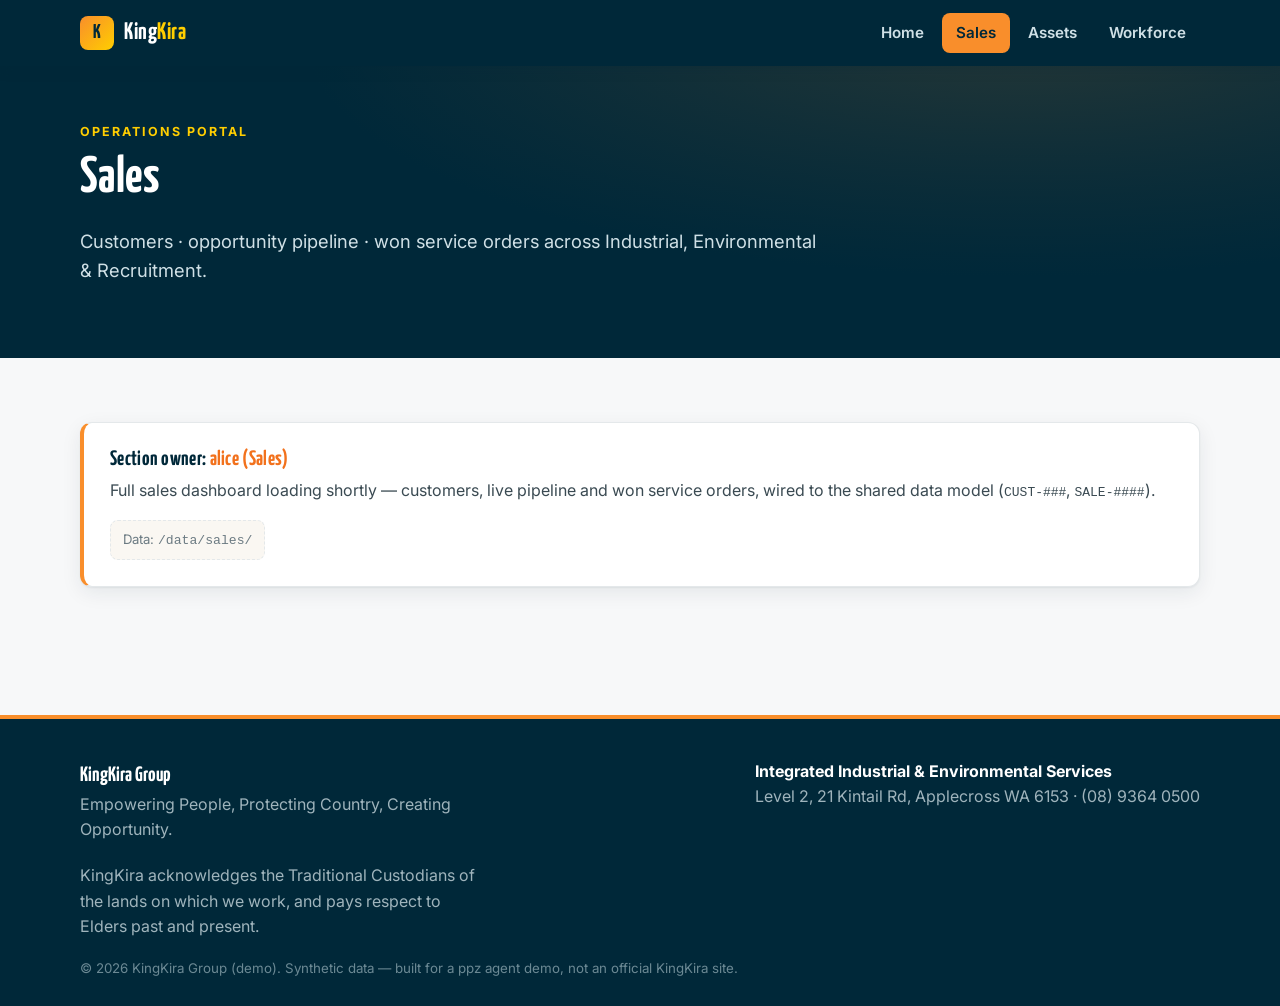
==== docs/sales/index.html @ 4b0ce958 "Add shared site shell: brand kit, header/footer include, landing + section stubs - docs/assets/css/b" ====
<!DOCTYPE html>
<html lang="en" data-year="2026">
<head>
  <meta charset="utf-8">
  <meta name="viewport" content="width=device-width, initial-scale=1">
  <title>Sales — KingKira Group</title>
  <meta name="description" content="KingKira Group sales: customers, pipeline &amp; service orders (demo).">
  <link rel="stylesheet" href="../assets/css/brand.css">
</head>
<body>
  <div id="site-header"></div>

  <section class="kk-hero" style="padding:56px 0">
    <div class="kk-container">
      <div class="kk-eyebrow" style="color:var(--kk-gold)">Operations portal</div>
      <h1>Sales</h1>
      <p class="kk-lead">Customers &middot; opportunity pipeline &middot; won service orders across Industrial, Environmental &amp; Recruitment.</p>
    </div>
  </section>

  <section class="kk-section">
    <div class="kk-container">
      <div class="kk-card" style="border-left:4px solid var(--kk-orange)">
        <h3 class="kk-mt0">Section owner: <span style="color:var(--kk-orange-deep)">alice (Sales)</span></h3>
        <p>Full sales dashboard loading shortly — customers, live pipeline and won service orders,
           wired to the shared data model (<code>CUST-###</code>, <code>SALE-####</code>).</p>
        <p class="kk-mb0"><span class="kk-demo-note">Data: <code>/data/sales/</code></span></p>
      </div>
    </div>
  </section>

  <div id="site-footer"></div>
  <script src="../assets/js/include.js" data-active="sales"></script>
</body>
</html>
---- docs/assets/css/brand.css ----
/* ============================================================
   KingKira Group — Shared Brand Kit
   Owner: alice (Sales). Shared across Sales / Assets / Workforce.
   Palette + type pulled from kingkira.com.au (see /docs/README.md).
   DEMO SITE — synthetic data. Not an official KingKira asset.
   ============================================================ */

:root {
  /* Brand palette (from live site) */
  --kk-orange:      #f98e2b;
  --kk-orange-deep: #f2711c;
  --kk-gold:        #ffce00;
  --kk-navy:        #002839;   /* primary dark */
  --kk-slate:       #334c51;
  --kk-green:       #65bc7b;   /* positive / success */
  --kk-red:         #d64545;   /* risk / lost */
  --kk-amber:       #e6a817;   /* watch */

  /* Neutrals */
  --kk-ink:    #14232b;
  --kk-body:   #3a4a52;
  --kk-muted:  #6b7a82;
  --kk-line:   #e4e8ea;
  --kk-bg:     #f7f8f9;
  --kk-panel:  #ffffff;
  --kk-cream:  #faf7f2;

  /* Type */
  --kk-display: 'Yanone Kaffeesatz', 'Oswald', 'Arial Narrow', sans-serif;
  --kk-sans: 'Inter', -apple-system, BlinkMacSystemFont, 'Segoe UI', Roboto, Helvetica, Arial, sans-serif;

  /* Structure */
  --kk-radius: 12px;
  --kk-radius-sm: 8px;
  --kk-shadow: 0 1px 2px rgba(0,40,57,.06), 0 6px 20px rgba(0,40,57,.08);
  --kk-shadow-sm: 0 1px 3px rgba(0,40,57,.10);
  --kk-maxw: 1160px;
  --kk-gap: 24px;
}

/* ---------- Base ---------- */
* { box-sizing: border-box; }
html { scroll-behavior: smooth; }
body {
  margin: 0;
  font-family: var(--kk-sans);
  color: var(--kk-body);
  background: var(--kk-bg);
  line-height: 1.6;
  -webkit-font-smoothing: antialiased;
}
h1, h2, h3, h4 {
  font-family: var(--kk-display);
  color: var(--kk-navy);
  line-height: 1.1;
  margin: 0 0 .4em;
  font-weight: 700;
  letter-spacing: .3px;
}
h1 { font-size: clamp(2.2rem, 4vw, 3.4rem); }
h2 { font-size: clamp(1.6rem, 3vw, 2.3rem); }
h3 { font-size: 1.3rem; }
p { margin: 0 0 1rem; }
a { color: var(--kk-orange-deep); text-decoration: none; }
a:hover { text-decoration: underline; }
img { max-width: 100%; display: block; }

/* ---------- Layout ---------- */
.kk-container { max-width: var(--kk-maxw); margin: 0 auto; padding: 0 20px; }
.kk-section { padding: 64px 0; }
.kk-section--tint { background: var(--kk-cream); }
.kk-section--dark { background: var(--kk-navy); color: #cfe0e6; }
.kk-section--dark h1, .kk-section--dark h2, .kk-section--dark h3 { color: #fff; }
.kk-grid { display: grid; gap: var(--kk-gap); }
.kk-grid--3 { grid-template-columns: repeat(3, 1fr); }
.kk-grid--4 { grid-template-columns: repeat(4, 1fr); }
.kk-grid--2 { grid-template-columns: repeat(2, 1fr); }
@media (max-width: 860px) {
  .kk-grid--3, .kk-grid--4, .kk-grid--2 { grid-template-columns: 1fr; }
}
.kk-eyebrow {
  font-family: var(--kk-sans);
  text-transform: uppercase;
  letter-spacing: 2px;
  font-size: .78rem;
  font-weight: 700;
  color: var(--kk-orange-deep);
  margin-bottom: 8px;
}
.kk-lead { font-size: 1.15rem; color: var(--kk-slate); max-width: 62ch; }

/* ---------- Header / Nav (injected by include.js) ---------- */
.kk-header {
  background: var(--kk-navy);
  color: #fff;
  position: sticky; top: 0; z-index: 50;
  box-shadow: 0 2px 12px rgba(0,40,57,.25);
}
.kk-header__inner {
  max-width: var(--kk-maxw); margin: 0 auto; padding: 0 20px;
  display: flex; align-items: center; justify-content: space-between;
  min-height: 66px; gap: 16px;
}
.kk-brand { display: flex; align-items: center; gap: 10px; }
.kk-brand__mark {
  width: 34px; height: 34px; border-radius: 8px;
  background: linear-gradient(135deg, var(--kk-orange), var(--kk-gold));
  display: grid; place-items: center;
  font-family: var(--kk-display); font-weight: 700; color: var(--kk-navy);
  font-size: 1.25rem;
}
.kk-brand__name {
  font-family: var(--kk-display); font-size: 1.5rem; font-weight: 700;
  color: #fff; letter-spacing: .5px; line-height: 1;
}
.kk-brand__name span { color: var(--kk-gold); }
.kk-nav { display: flex; gap: 4px; flex-wrap: wrap; }
.kk-nav a {
  color: #cfe0e6; padding: 8px 14px; border-radius: 8px;
  font-weight: 600; font-size: .95rem; text-decoration: none;
  transition: background .15s, color .15s;
}
.kk-nav a:hover { background: rgba(255,255,255,.08); color: #fff; text-decoration: none; }
.kk-nav a.is-active { background: var(--kk-orange); color: var(--kk-navy); }

/* ---------- Footer (injected by include.js) ---------- */
.kk-footer {
  background: var(--kk-navy); color: #9fb4bc;
  padding: 40px 0 28px; margin-top: 64px;
  border-top: 4px solid var(--kk-orange);
}
.kk-footer a { color: #cfe0e6; }
.kk-footer__inner {
  max-width: var(--kk-maxw); margin: 0 auto; padding: 0 20px;
  display: flex; flex-wrap: wrap; gap: 20px; justify-content: space-between;
}
.kk-footer__tag { max-width: 40ch; }
.kk-footer small { color: #6b8994; }

/* ---------- Hero ---------- */
.kk-hero {
  background:
    linear-gradient(180deg, rgba(0,40,57,.86), rgba(0,40,57,.92)),
    radial-gradient(1200px 400px at 80% -10%, var(--kk-orange), transparent 60%),
    var(--kk-navy);
  color: #eaf2f5; padding: 84px 0;
}
.kk-hero h1 { color: #fff; }
.kk-hero .kk-lead { color: #cfe0e6; }
.kk-hero__tag {
  display: inline-block; font-family: var(--kk-display);
  font-size: 1.35rem; color: var(--kk-gold); margin-top: 8px; letter-spacing:.5px;
}

/* ---------- Buttons ---------- */
.kk-btn {
  display: inline-block; padding: 11px 22px; border-radius: 999px;
  font-weight: 700; font-size: .95rem; cursor: pointer; border: 2px solid transparent;
  transition: transform .12s, box-shadow .12s, background .15s;
  text-decoration: none;
}
.kk-btn:hover { text-decoration: none; transform: translateY(-1px); }
.kk-btn--primary { background: var(--kk-orange); color: var(--kk-navy); }
.kk-btn--primary:hover { background: var(--kk-gold); }
.kk-btn--ghost { background: transparent; color: #fff; border-color: rgba(255,255,255,.4); }
.kk-btn--ghost:hover { border-color: #fff; background: rgba(255,255,255,.08); }
.kk-btn--dark { background: var(--kk-navy); color:#fff; }

/* ---------- Cards ---------- */
.kk-card {
  background: var(--kk-panel); border: 1px solid var(--kk-line);
  border-radius: var(--kk-radius); padding: 26px; box-shadow: var(--kk-shadow);
  transition: transform .15s, box-shadow .15s;
}
.kk-card--link:hover { transform: translateY(-3px); box-shadow: 0 10px 30px rgba(0,40,57,.14); }
.kk-card__icon {
  width: 46px; height: 46px; border-radius: 10px; margin-bottom: 14px;
  display: grid; place-items: center; font-size: 1.4rem;
  background: var(--kk-cream); border: 1px solid var(--kk-line);
}
.kk-card h3 { margin-bottom: .3em; }
.kk-card__meta { color: var(--kk-muted); font-size: .9rem; }

/* ---------- Stat tiles ---------- */
.kk-stat {
  background: var(--kk-panel); border: 1px solid var(--kk-line);
  border-radius: var(--kk-radius); padding: 20px 22px; box-shadow: var(--kk-shadow-sm);
}
.kk-stat__label { font-size: .8rem; text-transform: uppercase; letter-spacing: 1px; color: var(--kk-muted); font-weight: 700; }
.kk-stat__value { font-family: var(--kk-display); font-size: 2.2rem; color: var(--kk-navy); line-height: 1.1; margin-top: 4px; }
.kk-stat__delta { font-size: .85rem; font-weight: 600; }
.kk-stat__delta.up { color: var(--kk-green); }
.kk-stat__delta.down { color: var(--kk-red); }
.kk-stat--accent { border-top: 3px solid var(--kk-orange); }

/* ---------- Badges / tags ---------- */
.kk-badge {
  display: inline-block; padding: 3px 10px; border-radius: 999px;
  font-size: .74rem; font-weight: 700; letter-spacing: .3px;
  background: var(--kk-cream); color: var(--kk-slate); border: 1px solid var(--kk-line);
}
.kk-badge--green { background: rgba(101,188,123,.15); color: #2f7d47; border-color: rgba(101,188,123,.4); }
.kk-badge--amber { background: rgba(230,168,23,.15); color: #9a6b00; border-color: rgba(230,168,23,.4); }
.kk-badge--red   { background: rgba(214,69,69,.12); color: #a52a2a; border-color: rgba(214,69,69,.35); }
.kk-badge--navy  { background: var(--kk-navy); color: #fff; border-color: var(--kk-navy); }
.kk-badge--orange{ background: var(--kk-orange); color: var(--kk-navy); border-color: var(--kk-orange); }

/* ---------- Tables ---------- */
.kk-table-wrap { overflow-x: auto; border-radius: var(--kk-radius); border: 1px solid var(--kk-line); background: var(--kk-panel); }
.kk-table { width: 100%; border-collapse: collapse; font-size: .93rem; min-width: 560px; }
.kk-table th {
  text-align: left; background: var(--kk-cream); color: var(--kk-slate);
  font-weight: 700; padding: 12px 14px; border-bottom: 2px solid var(--kk-line);
  text-transform: uppercase; letter-spacing: .5px; font-size: .76rem;
}
.kk-table td { padding: 12px 14px; border-bottom: 1px solid var(--kk-line); }
.kk-table tr:last-child td { border-bottom: none; }
.kk-table tbody tr:hover { background: #fbfcfc; }
.kk-num { font-variant-numeric: tabular-nums; text-align: right; }

/* ---------- RISE values chips ---------- */
.kk-rise { display: flex; gap: 12px; flex-wrap: wrap; }
.kk-rise__item {
  flex: 1 1 180px; background: var(--kk-panel); border: 1px solid var(--kk-line);
  border-left: 4px solid var(--kk-orange); border-radius: var(--kk-radius-sm);
  padding: 16px 18px;
}
.kk-rise__item h4 { color: var(--kk-orange-deep); margin: 0 0 4px; font-size: 1.15rem; }

/* ---------- Utilities ---------- */
.kk-mt0{margin-top:0}.kk-mb0{margin-bottom:0}
.kk-center{text-align:center}
.kk-flex{display:flex;gap:12px;align-items:center;flex-wrap:wrap}
.kk-between{justify-content:space-between}
.kk-muted{color:var(--kk-muted)}
.kk-pill-row{display:flex;gap:8px;flex-wrap:wrap}
.kk-divider{height:1px;background:var(--kk-line);margin:28px 0}
.kk-demo-note{
  font-size:.82rem;color:var(--kk-muted);background:var(--kk-cream);
  border:1px dashed var(--kk-line);border-radius:8px;padding:8px 12px;display:inline-block;
}
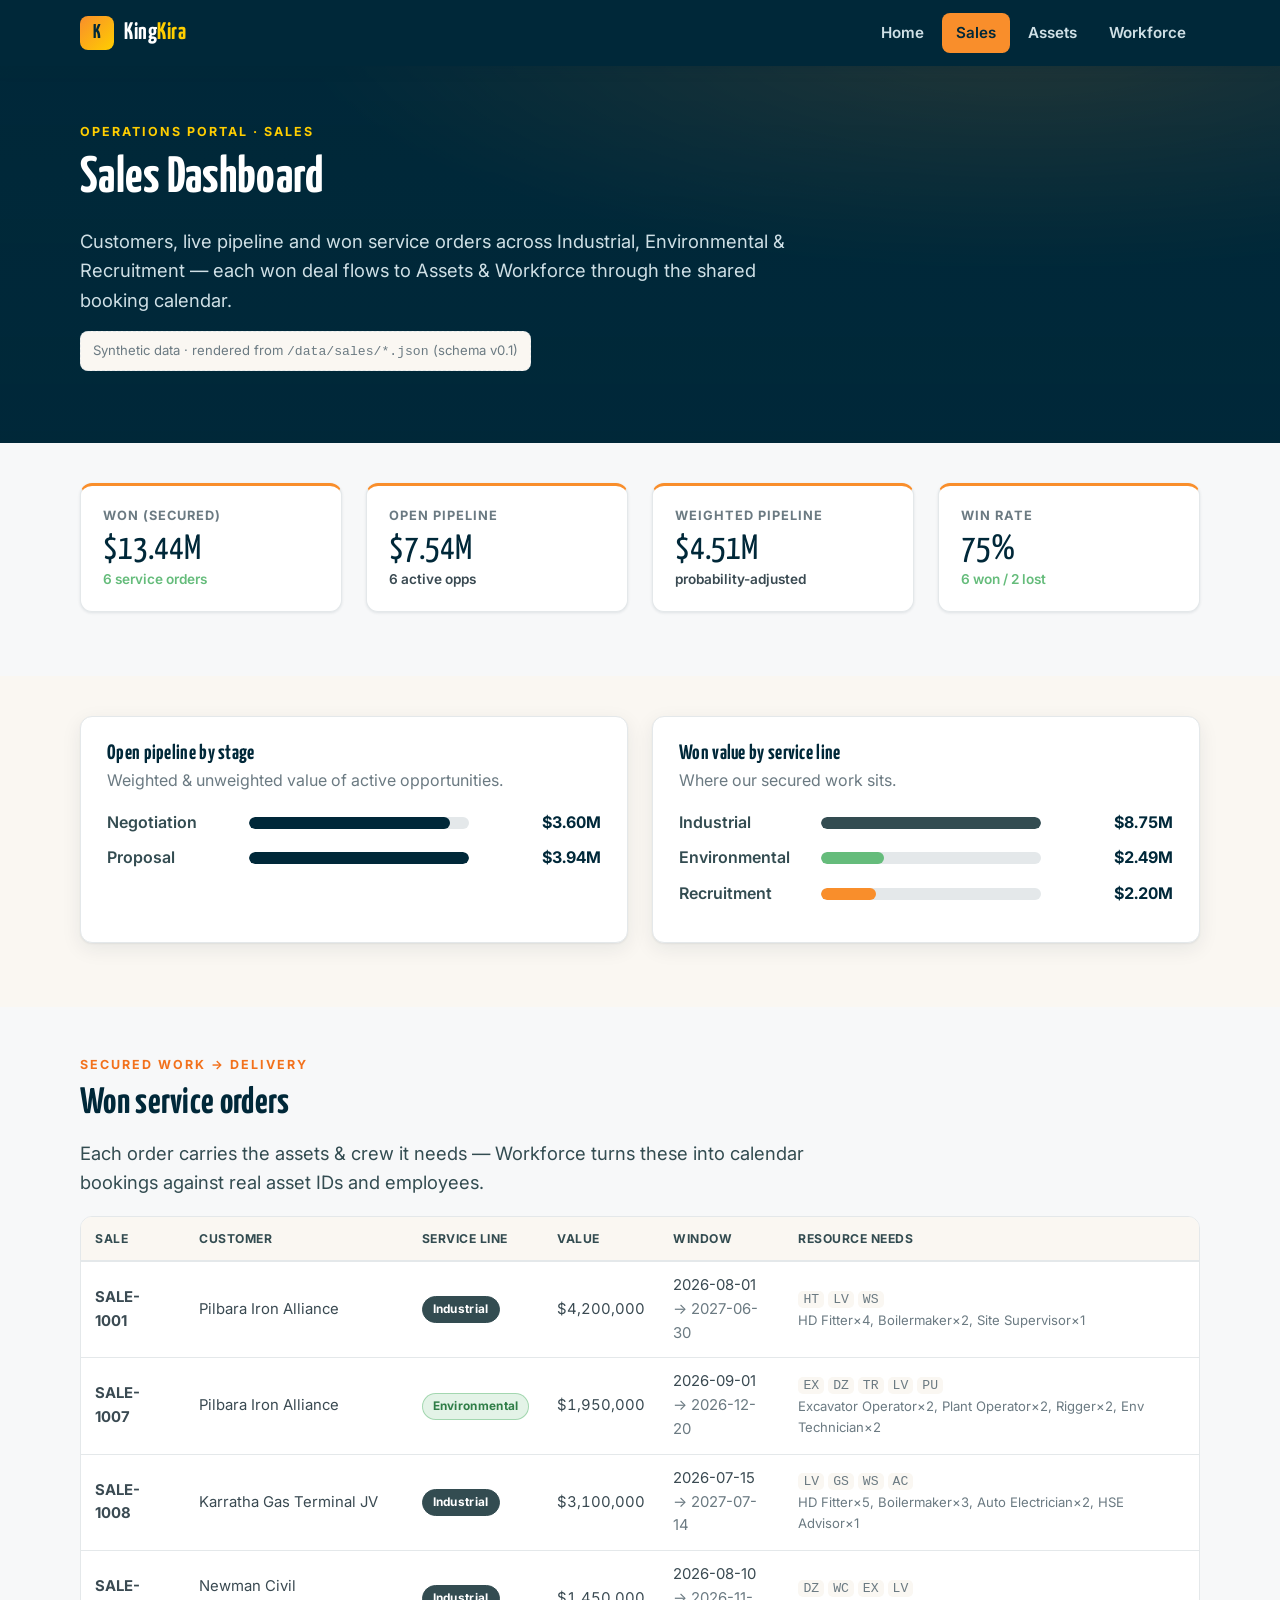
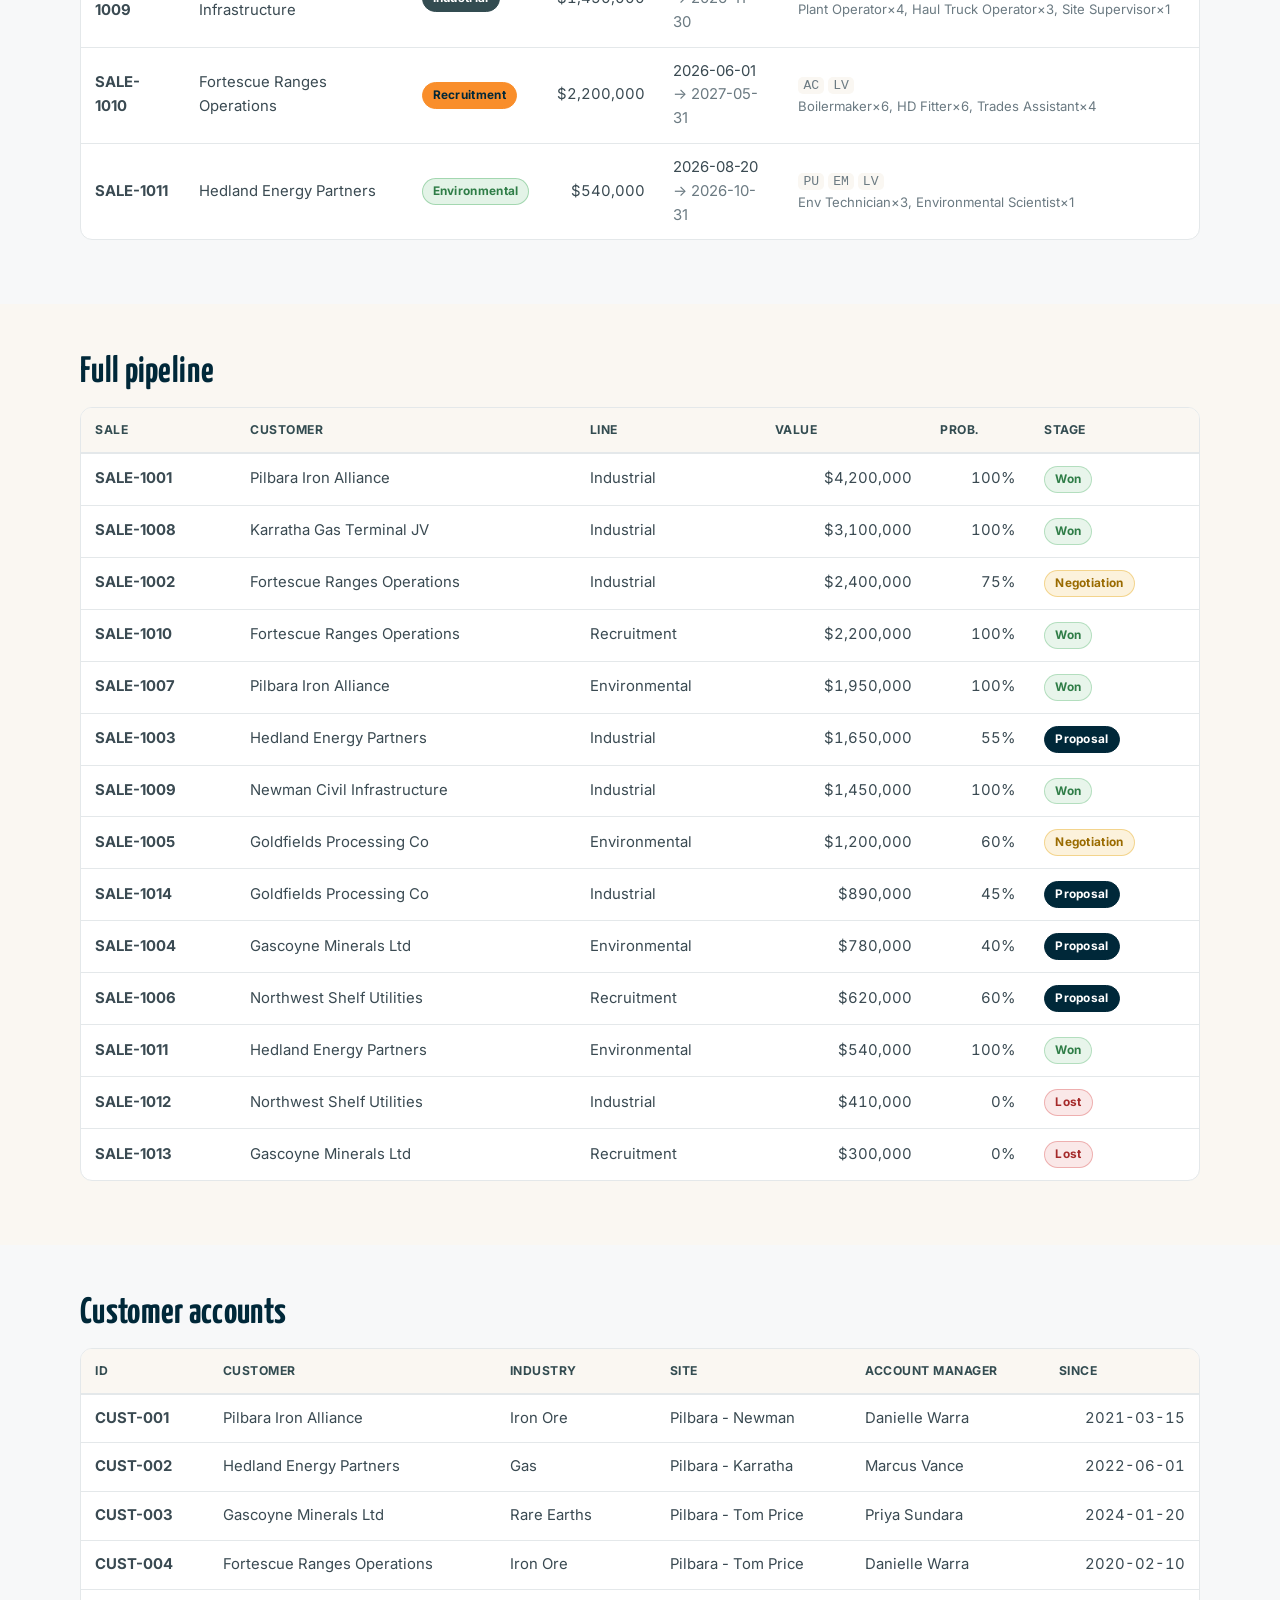
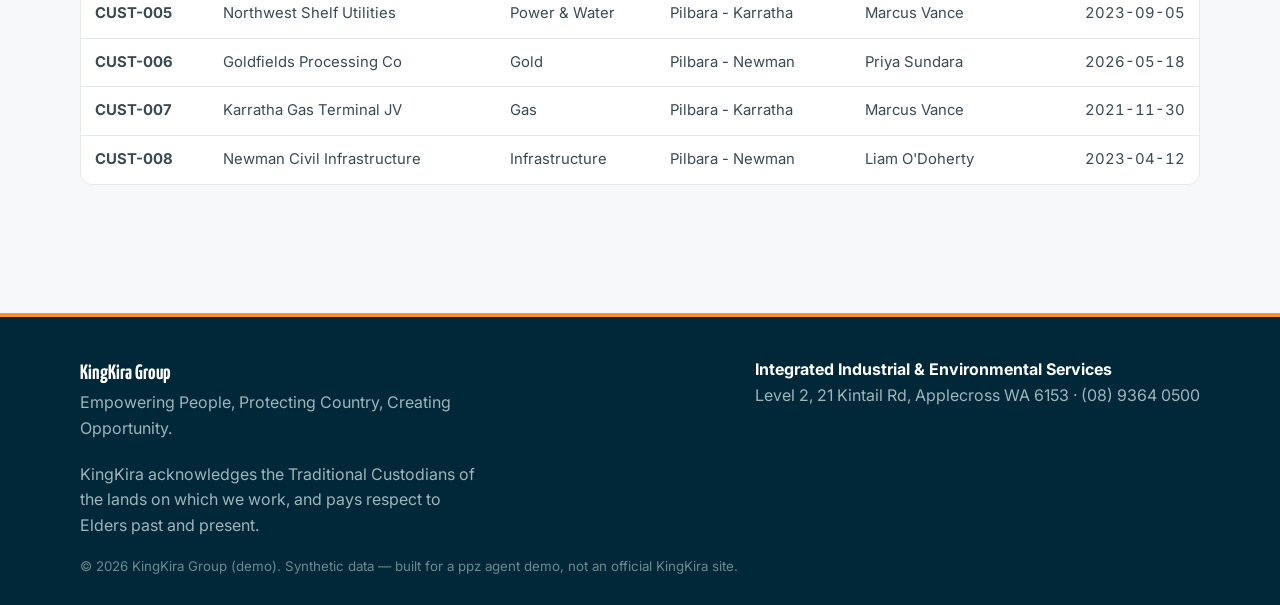
==== commit f3e602a6: "Sales dashboard + relocate sales data to /docs/data/sales (Option A) - docs/sales/index.html: full s" ====
--- a/docs/sales/index.html
+++ b/docs/sales/index.html
@@ -4,32 +4,243 @@
   <meta charset="utf-8">
   <meta name="viewport" content="width=device-width, initial-scale=1">
   <title>Sales — KingKira Group</title>
-  <meta name="description" content="KingKira Group sales: customers, pipeline &amp; service orders (demo).">
+  <meta name="description" content="KingKira Group sales dashboard (demo): customers, pipeline &amp; won service orders.">
   <link rel="stylesheet" href="../assets/css/brand.css">
+  <style>
+    /* page-local helpers built on the shared kit */
+    .bar { height: 12px; border-radius: 6px; background: var(--kk-navy); }
+    .barrow { display:grid; grid-template-columns: 130px 1fr 120px; gap:12px; align-items:center; margin:10px 0; }
+    .barrow .lbl { font-weight:600; color:var(--kk-slate); }
+    .barrow .val { text-align:right; font-variant-numeric:tabular-nums; font-weight:700; color:var(--kk-navy); }
+    .track { background:var(--kk-line); border-radius:6px; overflow:hidden; }
+    .sl-Industrial{ background:var(--kk-slate); }
+    .sl-Environmental{ background:var(--kk-green); }
+    .sl-Recruitment{ background:var(--kk-orange); }
+    .needs { font-size:.82rem; color:var(--kk-muted); }
+    .needs code{ background:var(--kk-cream); padding:1px 5px; border-radius:5px; }
+  </style>
 </head>
 <body>
   <div id="site-header"></div>
 
   <section class="kk-hero" style="padding:56px 0">
     <div class="kk-container">
-      <div class="kk-eyebrow" style="color:var(--kk-gold)">Operations portal</div>
-      <h1>Sales</h1>
-      <p class="kk-lead">Customers &middot; opportunity pipeline &middot; won service orders across Industrial, Environmental &amp; Recruitment.</p>
-    </div>
-  </section>
-
-  <section class="kk-section">
-    <div class="kk-container">
-      <div class="kk-card" style="border-left:4px solid var(--kk-orange)">
-        <h3 class="kk-mt0">Section owner: <span style="color:var(--kk-orange-deep)">alice (Sales)</span></h3>
-        <p>Full sales dashboard loading shortly — customers, live pipeline and won service orders,
-           wired to the shared data model (<code>CUST-###</code>, <code>SALE-####</code>).</p>
-        <p class="kk-mb0"><span class="kk-demo-note">Data: <code>/data/sales/</code></span></p>
+      <div class="kk-eyebrow" style="color:var(--kk-gold)">Operations portal &middot; Sales</div>
+      <h1>Sales Dashboard</h1>
+      <p class="kk-lead">Customers, live pipeline and won service orders across Industrial, Environmental &amp; Recruitment &mdash; each won deal flows to Assets &amp; Workforce through the shared booking calendar.</p>
+      <p style="margin-top:14px"><span class="kk-demo-note">Synthetic data &middot; rendered from <code>/data/sales/*.json</code> (schema v0.1)</span></p>
+    </div>
+  </section>
+
+  <!-- KPIs -->
+  <section class="kk-section" style="padding-top:40px">
+    <div class="kk-container">
+      <div class="kk-grid kk-grid--4" id="kpis"></div>
+    </div>
+  </section>
+
+  <!-- Pipeline by stage + service line mix -->
+  <section class="kk-section kk-section--tint" style="padding-top:40px">
+    <div class="kk-container">
+      <div class="kk-grid kk-grid--2">
+        <div class="kk-card">
+          <h3 class="kk-mt0">Open pipeline by stage</h3>
+          <p class="kk-muted" style="margin-top:-4px">Weighted &amp; unweighted value of active opportunities.</p>
+          <div id="byStage"></div>
+        </div>
+        <div class="kk-card">
+          <h3 class="kk-mt0">Won value by service line</h3>
+          <p class="kk-muted" style="margin-top:-4px">Where our secured work sits.</p>
+          <div id="byLine"></div>
+        </div>
+      </div>
+    </div>
+  </section>
+
+  <!-- Won service orders -->
+  <section class="kk-section" style="padding-top:48px">
+    <div class="kk-container">
+      <div class="kk-flex kk-between">
+        <div>
+          <div class="kk-eyebrow">Secured work → delivery</div>
+          <h2 class="kk-mt0">Won service orders</h2>
+        </div>
+      </div>
+      <p class="kk-lead">Each order carries the assets &amp; crew it needs — Workforce turns these into calendar bookings against real asset IDs and employees.</p>
+      <div class="kk-table-wrap" style="margin-top:18px">
+        <table class="kk-table">
+          <thead><tr>
+            <th>Sale</th><th>Customer</th><th>Service line</th><th class="kk-num">Value</th><th>Window</th><th>Resource needs</th>
+          </tr></thead>
+          <tbody id="wonRows"></tbody>
+        </table>
+      </div>
+    </div>
+  </section>
+
+  <!-- Full pipeline -->
+  <section class="kk-section kk-section--tint" style="padding-top:48px">
+    <div class="kk-container">
+      <h2 class="kk-mt0">Full pipeline</h2>
+      <div class="kk-table-wrap" style="margin-top:14px">
+        <table class="kk-table">
+          <thead><tr>
+            <th>Sale</th><th>Customer</th><th>Line</th><th class="kk-num">Value</th><th class="kk-num">Prob.</th><th>Stage</th>
+          </tr></thead>
+          <tbody id="pipeRows"></tbody>
+        </table>
+      </div>
+    </div>
+  </section>
+
+  <!-- Customers -->
+  <section class="kk-section" style="padding-top:48px">
+    <div class="kk-container">
+      <h2 class="kk-mt0">Customer accounts</h2>
+      <div class="kk-table-wrap" style="margin-top:14px">
+        <table class="kk-table">
+          <thead><tr>
+            <th>ID</th><th>Customer</th><th>Industry</th><th>Site</th><th>Account manager</th><th class="kk-num">Since</th>
+          </tr></thead>
+          <tbody id="custRows"></tbody>
+        </table>
       </div>
     </div>
   </section>
 
   <div id="site-footer"></div>
   <script src="../assets/js/include.js" data-active="sales"></script>
+
+  <!-- ===== Data + rendering ===== -->
+  <script>
+  // Inline snapshot = reliable fallback so the board demo never shows a blank page.
+  // Progressive enhancement below re-fetches the live JSON if it's served under /docs/data.
+  const SNAPSHOT = {
+    customers: [
+      {customer_id:"CUST-001",name:"Pilbara Iron Alliance",industry:"Iron Ore",site:"Pilbara - Newman",account_manager:"Danielle Warra",since:"2021-03-15"},
+      {customer_id:"CUST-002",name:"Hedland Energy Partners",industry:"Gas",site:"Pilbara - Karratha",account_manager:"Marcus Vance",since:"2022-06-01"},
+      {customer_id:"CUST-003",name:"Gascoyne Minerals Ltd",industry:"Rare Earths",site:"Pilbara - Tom Price",account_manager:"Priya Sundara",since:"2024-01-20"},
+      {customer_id:"CUST-004",name:"Fortescue Ranges Operations",industry:"Iron Ore",site:"Pilbara - Tom Price",account_manager:"Danielle Warra",since:"2020-02-10"},
+      {customer_id:"CUST-005",name:"Northwest Shelf Utilities",industry:"Power & Water",site:"Pilbara - Karratha",account_manager:"Marcus Vance",since:"2023-09-05"},
+      {customer_id:"CUST-006",name:"Goldfields Processing Co",industry:"Gold",site:"Pilbara - Newman",account_manager:"Priya Sundara",since:"2026-05-18"},
+      {customer_id:"CUST-007",name:"Karratha Gas Terminal JV",industry:"Gas",site:"Pilbara - Karratha",account_manager:"Marcus Vance",since:"2021-11-30"},
+      {customer_id:"CUST-008",name:"Newman Civil Infrastructure",industry:"Infrastructure",site:"Pilbara - Newman",account_manager:"Liam O'Doherty",since:"2023-04-12"}
+    ],
+    sales: [
+      {sale_id:"SALE-1001",customer_id:"CUST-001",service_line:"Industrial",description:"FY27 routine maintenance renewal — Newman haul fleet",value_aud:4200000,stage:"Won",probability:1.00,start_date:"2026-08-01",end_date:"2027-06-30",resource_needs:{asset_categories:["HT","LV","WS"],employee_roles:[{role:"HD Fitter",count:4},{role:"Boilermaker",count:2},{role:"Site Supervisor",count:1}]}},
+      {sale_id:"SALE-1002",customer_id:"CUST-004",service_line:"Industrial",description:"Shutdown turnaround — Tom Price processing plant",value_aud:2400000,stage:"Negotiation",probability:0.75,start_date:"2026-09-15",end_date:"2026-10-05",resource_needs:{asset_categories:["EX","WC","GS","LV"],employee_roles:[{role:"Boilermaker",count:6},{role:"Rigger",count:3},{role:"Scaffolder",count:4},{role:"HSE Advisor",count:1}]}},
+      {sale_id:"SALE-1003",customer_id:"CUST-002",service_line:"Industrial",description:"Rotating equipment reliability program — Karratha",value_aud:1650000,stage:"Proposal",probability:0.55,start_date:"2026-10-01",end_date:"2027-03-31",resource_needs:{asset_categories:["LV","GS"],employee_roles:[{role:"HD Fitter",count:3},{role:"Auto Electrician",count:2},{role:"Site Supervisor",count:1}]}},
+      {sale_id:"SALE-1004",customer_id:"CUST-003",service_line:"Environmental",description:"Tailings rehabilitation & waste recycling",value_aud:780000,stage:"Proposal",probability:0.40,start_date:"2026-11-01",end_date:"2027-02-28",resource_needs:{asset_categories:["EX","WC","EM","LV"],employee_roles:[{role:"Environmental Scientist",count:2},{role:"Env Technician",count:3},{role:"Excavator Operator",count:2}]}},
+      {sale_id:"SALE-1005",customer_id:"CUST-006",service_line:"Environmental",description:"Environmental compliance audit + labour hire ramp",value_aud:1200000,stage:"Negotiation",probability:0.60,start_date:"2026-10-12",end_date:"2027-01-31",resource_needs:{asset_categories:["EM","LV"],employee_roles:[{role:"Environmental Scientist",count:2},{role:"Env Technician",count:4},{role:"Labourer",count:6}]}},
+      {sale_id:"SALE-1006",customer_id:"CUST-005",service_line:"Recruitment",description:"Planned outage support crew (labour hire)",value_aud:620000,stage:"Proposal",probability:0.60,start_date:"2026-09-25",end_date:"2026-10-20",resource_needs:{asset_categories:["LV","AC"],employee_roles:[{role:"Trades Assistant",count:8},{role:"Labourer",count:6},{role:"Site Supervisor",count:1}]}},
+      {sale_id:"SALE-1007",customer_id:"CUST-001",service_line:"Environmental",description:"Asset recovery & decommissioning — legacy plant",value_aud:1950000,stage:"Won",probability:1.00,start_date:"2026-09-01",end_date:"2026-12-20",resource_needs:{asset_categories:["EX","DZ","TR","LV","PU"],employee_roles:[{role:"Excavator Operator",count:2},{role:"Plant Operator",count:2},{role:"Rigger",count:2},{role:"Env Technician",count:2}]}},
+      {sale_id:"SALE-1008",customer_id:"CUST-007",service_line:"Industrial",description:"Fixed plant maintenance panel — gas terminal",value_aud:3100000,stage:"Won",probability:1.00,start_date:"2026-07-15",end_date:"2027-07-14",resource_needs:{asset_categories:["LV","GS","WS","AC"],employee_roles:[{role:"HD Fitter",count:5},{role:"Boilermaker",count:3},{role:"Auto Electrician",count:2},{role:"HSE Advisor",count:1}]}},
+      {sale_id:"SALE-1009",customer_id:"CUST-008",service_line:"Industrial",description:"Civil earthworks & haul road maintenance",value_aud:1450000,stage:"Won",probability:1.00,start_date:"2026-08-10",end_date:"2026-11-30",resource_needs:{asset_categories:["DZ","WC","EX","LV"],employee_roles:[{role:"Plant Operator",count:4},{role:"Haul Truck Operator",count:3},{role:"Site Supervisor",count:1}]}},
+      {sale_id:"SALE-1010",customer_id:"CUST-004",service_line:"Recruitment",description:"FIFO trades labour hire — sustaining capital",value_aud:2200000,stage:"Won",probability:1.00,start_date:"2026-06-01",end_date:"2027-05-31",resource_needs:{asset_categories:["AC","LV"],employee_roles:[{role:"Boilermaker",count:6},{role:"HD Fitter",count:6},{role:"Trades Assistant",count:4}]}},
+      {sale_id:"SALE-1011",customer_id:"CUST-002",service_line:"Environmental",description:"Produced water dewatering & monitoring",value_aud:540000,stage:"Won",probability:1.00,start_date:"2026-08-20",end_date:"2026-10-31",resource_needs:{asset_categories:["PU","EM","LV"],employee_roles:[{role:"Env Technician",count:3},{role:"Environmental Scientist",count:1}]}},
+      {sale_id:"SALE-1012",customer_id:"CUST-005",service_line:"Industrial",description:"Standby generator install & commissioning",value_aud:410000,stage:"Lost",probability:0.00,start_date:null,end_date:null,lost_reason:"Price — lost to incumbent contractor",resource_needs:{asset_categories:["GS","LV"],employee_roles:[{role:"Auto Electrician",count:2},{role:"HD Fitter",count:2}]}},
+      {sale_id:"SALE-1013",customer_id:"CUST-003",service_line:"Recruitment",description:"Exploration camp labour hire",value_aud:300000,stage:"Lost",probability:0.00,start_date:null,end_date:null,lost_reason:"Client deferred program",resource_needs:{asset_categories:["AC","LV"],employee_roles:[{role:"Labourer",count:10}]}},
+      {sale_id:"SALE-1014",customer_id:"CUST-006",service_line:"Industrial",description:"Crusher reline shutdown",value_aud:890000,stage:"Proposal",probability:0.45,start_date:"2027-01-10",end_date:"2027-01-24",resource_needs:{asset_categories:["EX","GS","LV","WS"],employee_roles:[{role:"Boilermaker",count:4},{role:"Rigger",count:2},{role:"Trades Assistant",count:3}]}}
+    ]
+  };
+
+  const fmt = n => '$' + Math.round(n).toLocaleString('en-AU');
+  const fmtM = n => '$' + (n/1e6).toFixed(2) + 'M';
+  const esc = s => String(s).replace(/[&<>]/g, c => ({'&':'&amp;','<':'&lt;','>':'&gt;'}[c]));
+
+  function render(data) {
+    const custById = Object.fromEntries(data.customers.map(c => [c.customer_id, c]));
+    const sales = data.sales;
+    const won = sales.filter(s => s.stage === 'Won');
+    const open = sales.filter(s => s.stage === 'Proposal' || s.stage === 'Negotiation');
+    const lost = sales.filter(s => s.stage === 'Lost');
+
+    const wonValue = won.reduce((a,s)=>a+s.value_aud,0);
+    const openValue = open.reduce((a,s)=>a+s.value_aud,0);
+    const weighted = open.reduce((a,s)=>a+s.value_aud*(s.probability||0),0);
+    const decided = won.length + lost.length;
+    const winRate = decided ? Math.round(won.length/decided*100) : 0;
+
+    // KPIs
+    document.getElementById('kpis').innerHTML = [
+      ['Won (secured)', fmtM(wonValue), won.length+' service orders', 'up'],
+      ['Open pipeline', fmtM(openValue), open.length+' active opps', ''],
+      ['Weighted pipeline', fmtM(weighted), 'probability-adjusted', ''],
+      ['Win rate', winRate+'%', won.length+' won / '+lost.length+' lost', winRate>=50?'up':'down']
+    ].map(([l,v,d,dir]) =>
+      `<div class="kk-stat kk-stat--accent"><div class="kk-stat__label">${l}</div>
+        <div class="kk-stat__value">${v}</div>
+        <div class="kk-stat__delta ${dir}">${esc(d)}</div></div>`
+    ).join('');
+
+    // Pipeline by stage
+    const stages = ['Negotiation','Proposal'];
+    const maxStage = Math.max(...stages.map(st => open.filter(s=>s.stage===st).reduce((a,s)=>a+s.value_aud,0)), 1);
+    document.getElementById('byStage').innerHTML = stages.map(st => {
+      const v = open.filter(s=>s.stage===st).reduce((a,s)=>a+s.value_aud,0);
+      return `<div class="barrow"><span class="lbl">${st}</span>
+        <div class="track"><div class="bar" style="width:${Math.max(4,v/maxStage*100)}%"></div></div>
+        <span class="val">${fmtM(v)}</span></div>`;
+    }).join('');
+
+    // Won by service line
+    const lines = ['Industrial','Environmental','Recruitment'];
+    const maxLine = Math.max(...lines.map(l => won.filter(s=>s.service_line===l).reduce((a,s)=>a+s.value_aud,0)), 1);
+    document.getElementById('byLine').innerHTML = lines.map(l => {
+      const v = won.filter(s=>s.service_line===l).reduce((a,s)=>a+s.value_aud,0);
+      return `<div class="barrow"><span class="lbl">${l}</span>
+        <div class="track"><div class="bar sl-${l}" style="width:${Math.max(4,v/maxLine*100)}%"></div></div>
+        <span class="val">${fmtM(v)}</span></div>`;
+    }).join('');
+
+    // Won rows
+    const needStr = s => {
+      const a = s.resource_needs.asset_categories.map(c=>`<code>${c}</code>`).join(' ');
+      const r = s.resource_needs.employee_roles.map(x=>`${esc(x.role)}&times;${x.count}`).join(', ');
+      return `<div class="needs">${a}<br>${r}</div>`;
+    };
+    document.getElementById('wonRows').innerHTML = won.map(s =>
+      `<tr><td><strong>${s.sale_id}</strong></td>
+        <td>${esc((custById[s.customer_id]||{}).name||s.customer_id)}</td>
+        <td><span class="kk-badge badge-${s.service_line}">${s.service_line}</span></td>
+        <td class="kk-num">${fmt(s.value_aud)}</td>
+        <td>${s.start_date||''}<br><span class="kk-muted">→ ${s.end_date||''}</span></td>
+        <td>${needStr(s)}</td></tr>`
+    ).join('');
+
+    // Full pipeline
+    const badge = st => ({Won:'--green',Proposal:'--navy',Negotiation:'--amber',Lost:'--red'}[st]||'');
+    document.getElementById('pipeRows').innerHTML = sales
+      .slice().sort((a,b)=>b.value_aud-a.value_aud).map(s =>
+      `<tr><td><strong>${s.sale_id}</strong></td>
+        <td>${esc((custById[s.customer_id]||{}).name||s.customer_id)}</td>
+        <td>${s.service_line}</td>
+        <td class="kk-num">${fmt(s.value_aud)}</td>
+        <td class="kk-num">${Math.round((s.probability||0)*100)}%</td>
+        <td><span class="kk-badge kk-badge${badge(s.stage)}">${s.stage}</span></td></tr>`
+    ).join('');
+
+    // Customers
+    document.getElementById('custRows').innerHTML = data.customers.map(c =>
+      `<tr><td><strong>${c.customer_id}</strong></td>
+        <td>${esc(c.name)}</td><td>${esc(c.industry)}</td><td>${esc(c.site)}</td>
+        <td>${esc(c.account_manager)}</td><td class="kk-num">${c.since}</td></tr>`
+    ).join('');
+  }
+
+  // Render snapshot immediately, then try to upgrade to live data if served.
+  render(SNAPSHOT);
+  Promise.all([
+    fetch('../data/sales/customers.json').then(r=>r.ok?r.json():null).catch(()=>null),
+    fetch('../data/sales/sales.json').then(r=>r.ok?r.json():null).catch(()=>null)
+  ]).then(([c,s]) => {
+    if (c && s) render({ customers: c.customers||c, sales: s.sales||s });
+  });
+  </script>
+  <style>
+    .badge-Industrial{ background:var(--kk-slate); color:#fff; border-color:var(--kk-slate); }
+    .badge-Environmental{ background:rgba(101,188,123,.18); color:#2f7d47; border-color:rgba(101,188,123,.5); }
+    .badge-Recruitment{ background:var(--kk-orange); color:var(--kk-navy); border-color:var(--kk-orange); }
+  </style>
 </body>
 </html>
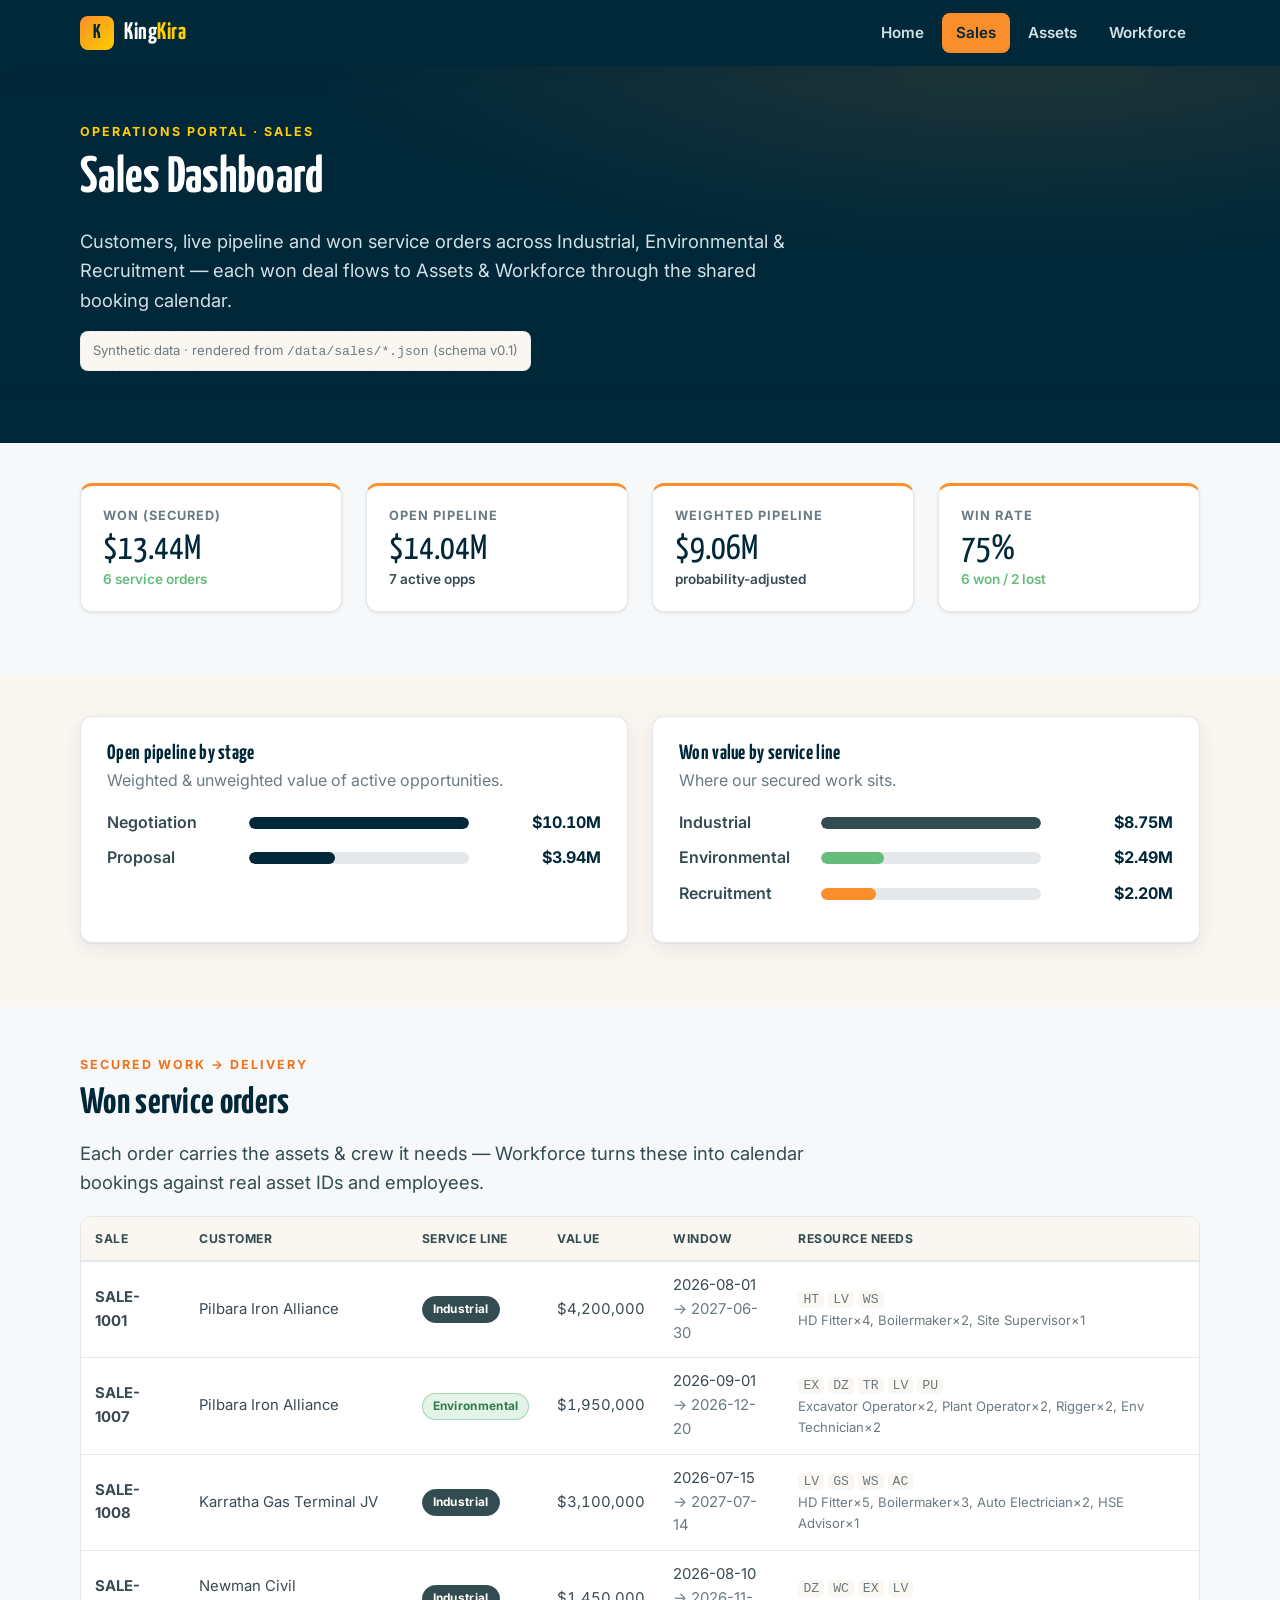
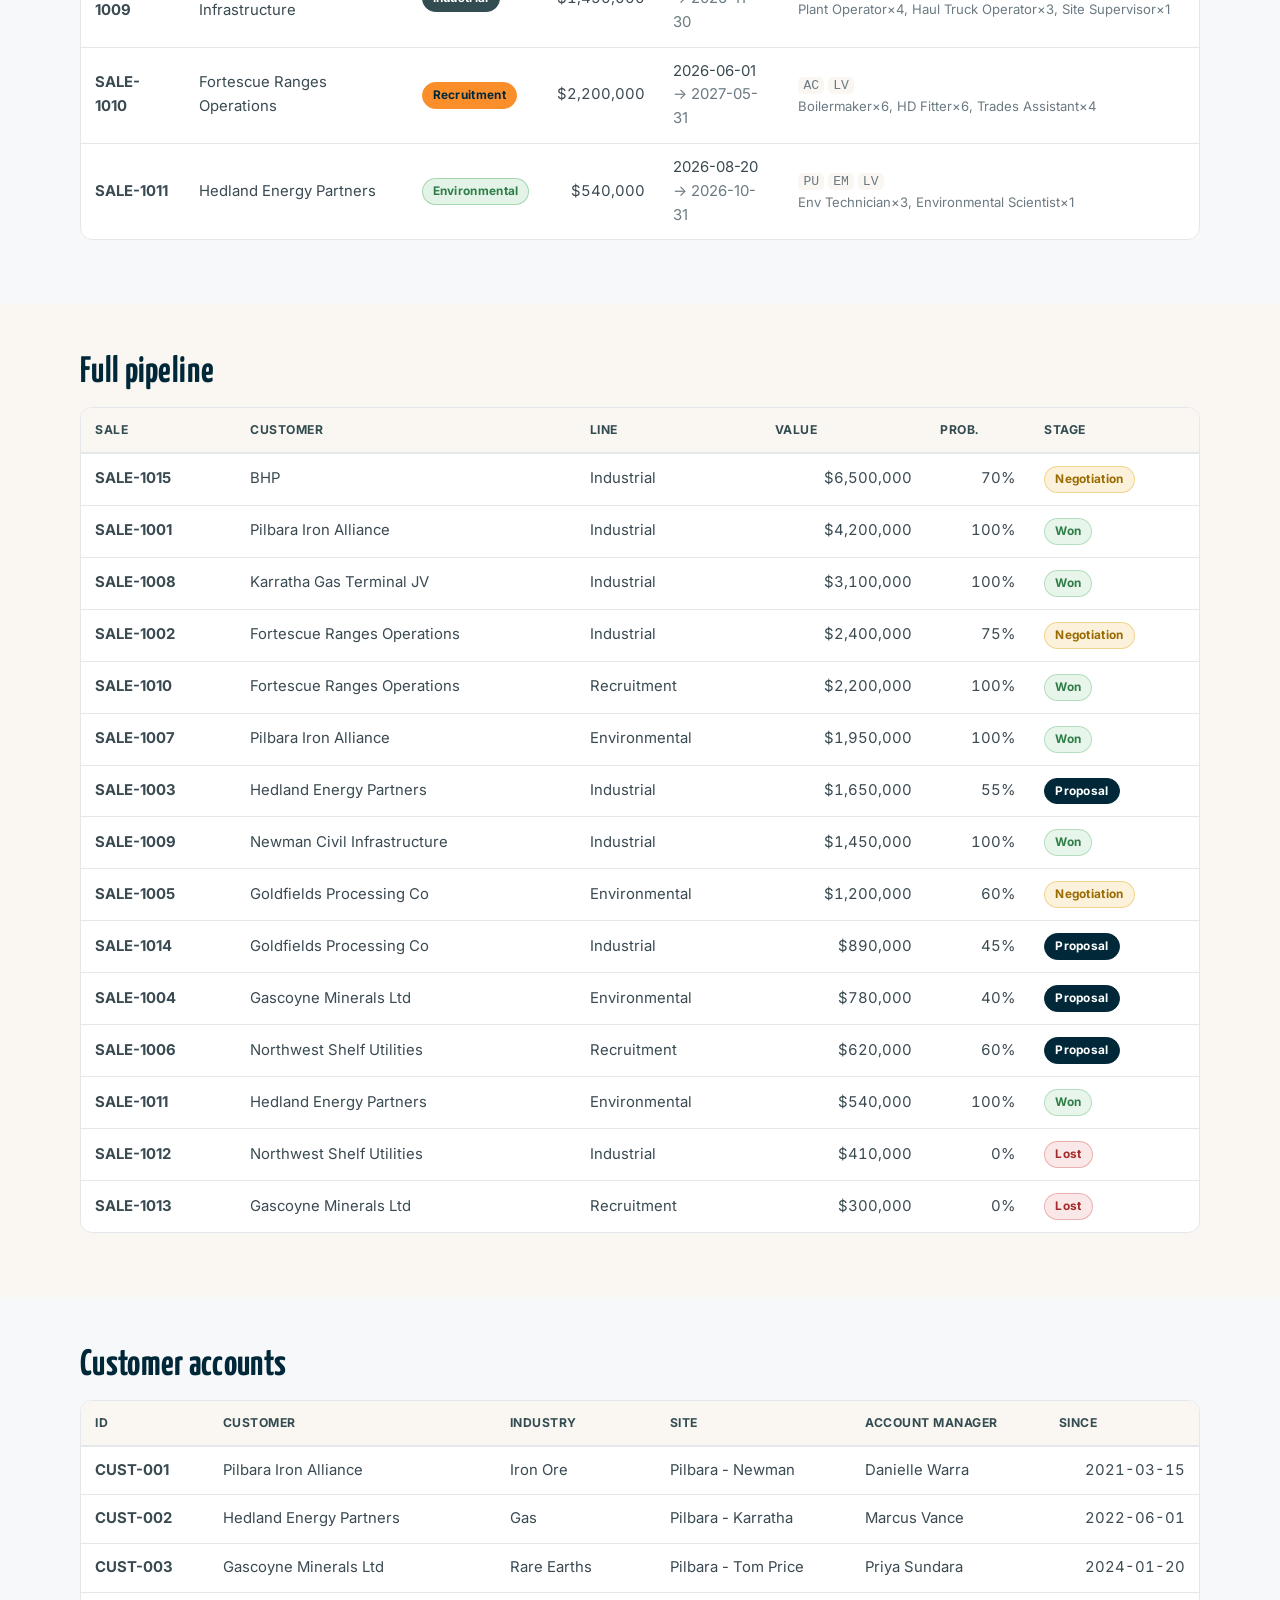
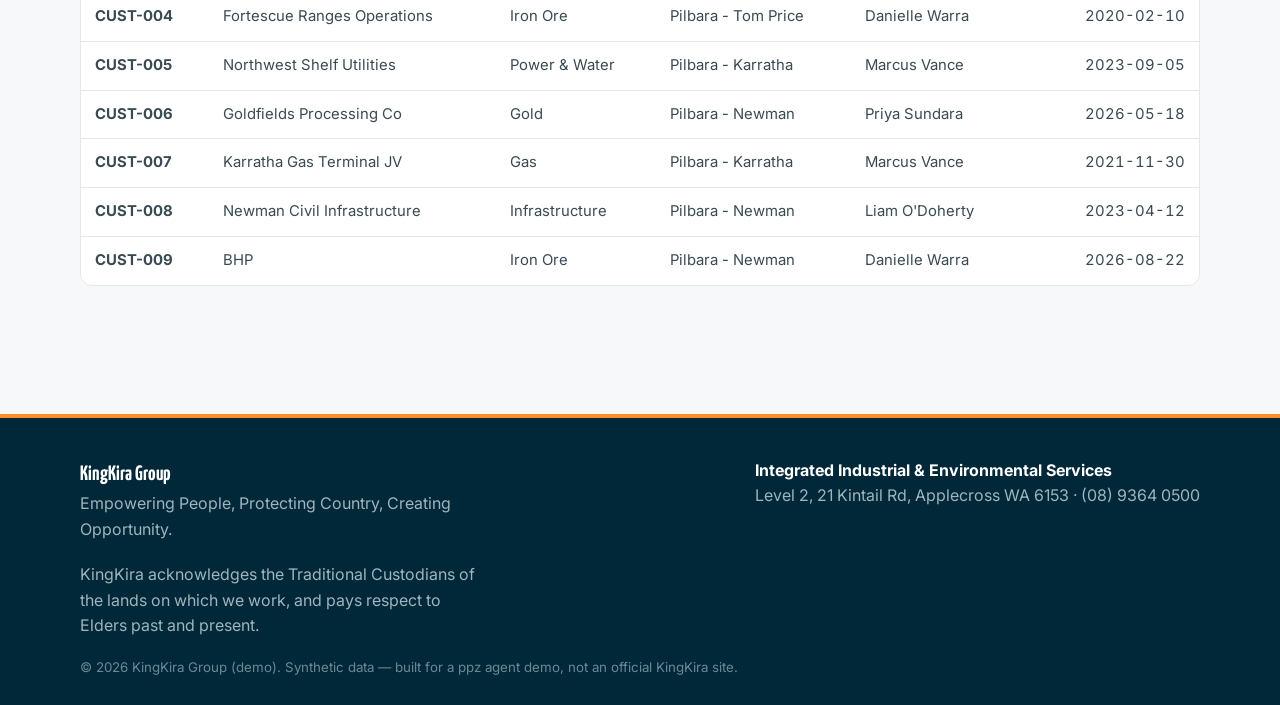
==== commit 6619a53d: "Sales: log BHP shutdown enquiry (CUST-009 + SALE-1015) Per Ben — keep the live report current with n" ====
--- a/docs/sales/index.html
+++ b/docs/sales/index.html
@@ -124,7 +124,8 @@
       {customer_id:"CUST-005",name:"Northwest Shelf Utilities",industry:"Power & Water",site:"Pilbara - Karratha",account_manager:"Marcus Vance",since:"2023-09-05"},
       {customer_id:"CUST-006",name:"Goldfields Processing Co",industry:"Gold",site:"Pilbara - Newman",account_manager:"Priya Sundara",since:"2026-05-18"},
       {customer_id:"CUST-007",name:"Karratha Gas Terminal JV",industry:"Gas",site:"Pilbara - Karratha",account_manager:"Marcus Vance",since:"2021-11-30"},
-      {customer_id:"CUST-008",name:"Newman Civil Infrastructure",industry:"Infrastructure",site:"Pilbara - Newman",account_manager:"Liam O'Doherty",since:"2023-04-12"}
+      {customer_id:"CUST-008",name:"Newman Civil Infrastructure",industry:"Infrastructure",site:"Pilbara - Newman",account_manager:"Liam O'Doherty",since:"2023-04-12"},
+      {customer_id:"CUST-009",name:"BHP",industry:"Iron Ore",site:"Pilbara - Newman",account_manager:"Danielle Warra",since:"2026-08-22"}
     ],
     sales: [
       {sale_id:"SALE-1001",customer_id:"CUST-001",service_line:"Industrial",description:"FY27 routine maintenance renewal — Newman haul fleet",value_aud:4200000,stage:"Won",probability:1.00,start_date:"2026-08-01",end_date:"2027-06-30",resource_needs:{asset_categories:["HT","LV","WS"],employee_roles:[{role:"HD Fitter",count:4},{role:"Boilermaker",count:2},{role:"Site Supervisor",count:1}]}},
@@ -140,7 +141,8 @@
       {sale_id:"SALE-1011",customer_id:"CUST-002",service_line:"Environmental",description:"Produced water dewatering & monitoring",value_aud:540000,stage:"Won",probability:1.00,start_date:"2026-08-20",end_date:"2026-10-31",resource_needs:{asset_categories:["PU","EM","LV"],employee_roles:[{role:"Env Technician",count:3},{role:"Environmental Scientist",count:1}]}},
       {sale_id:"SALE-1012",customer_id:"CUST-005",service_line:"Industrial",description:"Standby generator install & commissioning",value_aud:410000,stage:"Lost",probability:0.00,start_date:null,end_date:null,lost_reason:"Price — lost to incumbent contractor",resource_needs:{asset_categories:["GS","LV"],employee_roles:[{role:"Auto Electrician",count:2},{role:"HD Fitter",count:2}]}},
       {sale_id:"SALE-1013",customer_id:"CUST-003",service_line:"Recruitment",description:"Exploration camp labour hire",value_aud:300000,stage:"Lost",probability:0.00,start_date:null,end_date:null,lost_reason:"Client deferred program",resource_needs:{asset_categories:["AC","LV"],employee_roles:[{role:"Labourer",count:10}]}},
-      {sale_id:"SALE-1014",customer_id:"CUST-006",service_line:"Industrial",description:"Crusher reline shutdown",value_aud:890000,stage:"Proposal",probability:0.45,start_date:"2027-01-10",end_date:"2027-01-24",resource_needs:{asset_categories:["EX","GS","LV","WS"],employee_roles:[{role:"Boilermaker",count:4},{role:"Rigger",count:2},{role:"Trades Assistant",count:3}]}}
+      {sale_id:"SALE-1014",customer_id:"CUST-006",service_line:"Industrial",description:"Crusher reline shutdown",value_aud:890000,stage:"Proposal",probability:0.45,start_date:"2027-01-10",end_date:"2027-01-24",resource_needs:{asset_categories:["EX","GS","LV","WS"],employee_roles:[{role:"Boilermaker",count:4},{role:"Rigger",count:2},{role:"Trades Assistant",count:3}]}},
+      {sale_id:"SALE-1015",customer_id:"CUST-009",service_line:"Industrial",description:"BHP shutdown maintenance — 200-person camp, Newman iron ore",value_aud:6500000,stage:"Negotiation",probability:0.70,start_date:"2026-10-05",end_date:"2026-10-25",resource_needs:{asset_categories:["AC","LV","GS","WS","WC","EX","PU"],employee_roles:[{role:"Boilermaker",count:20},{role:"Rigger",count:10},{role:"Scaffolder",count:12},{role:"HD Fitter",count:15},{role:"Trades Assistant",count:20},{role:"Auto Electrician",count:4},{role:"HSE Advisor",count:3},{role:"Site Supervisor",count:4}]}}
     ]
   };
 
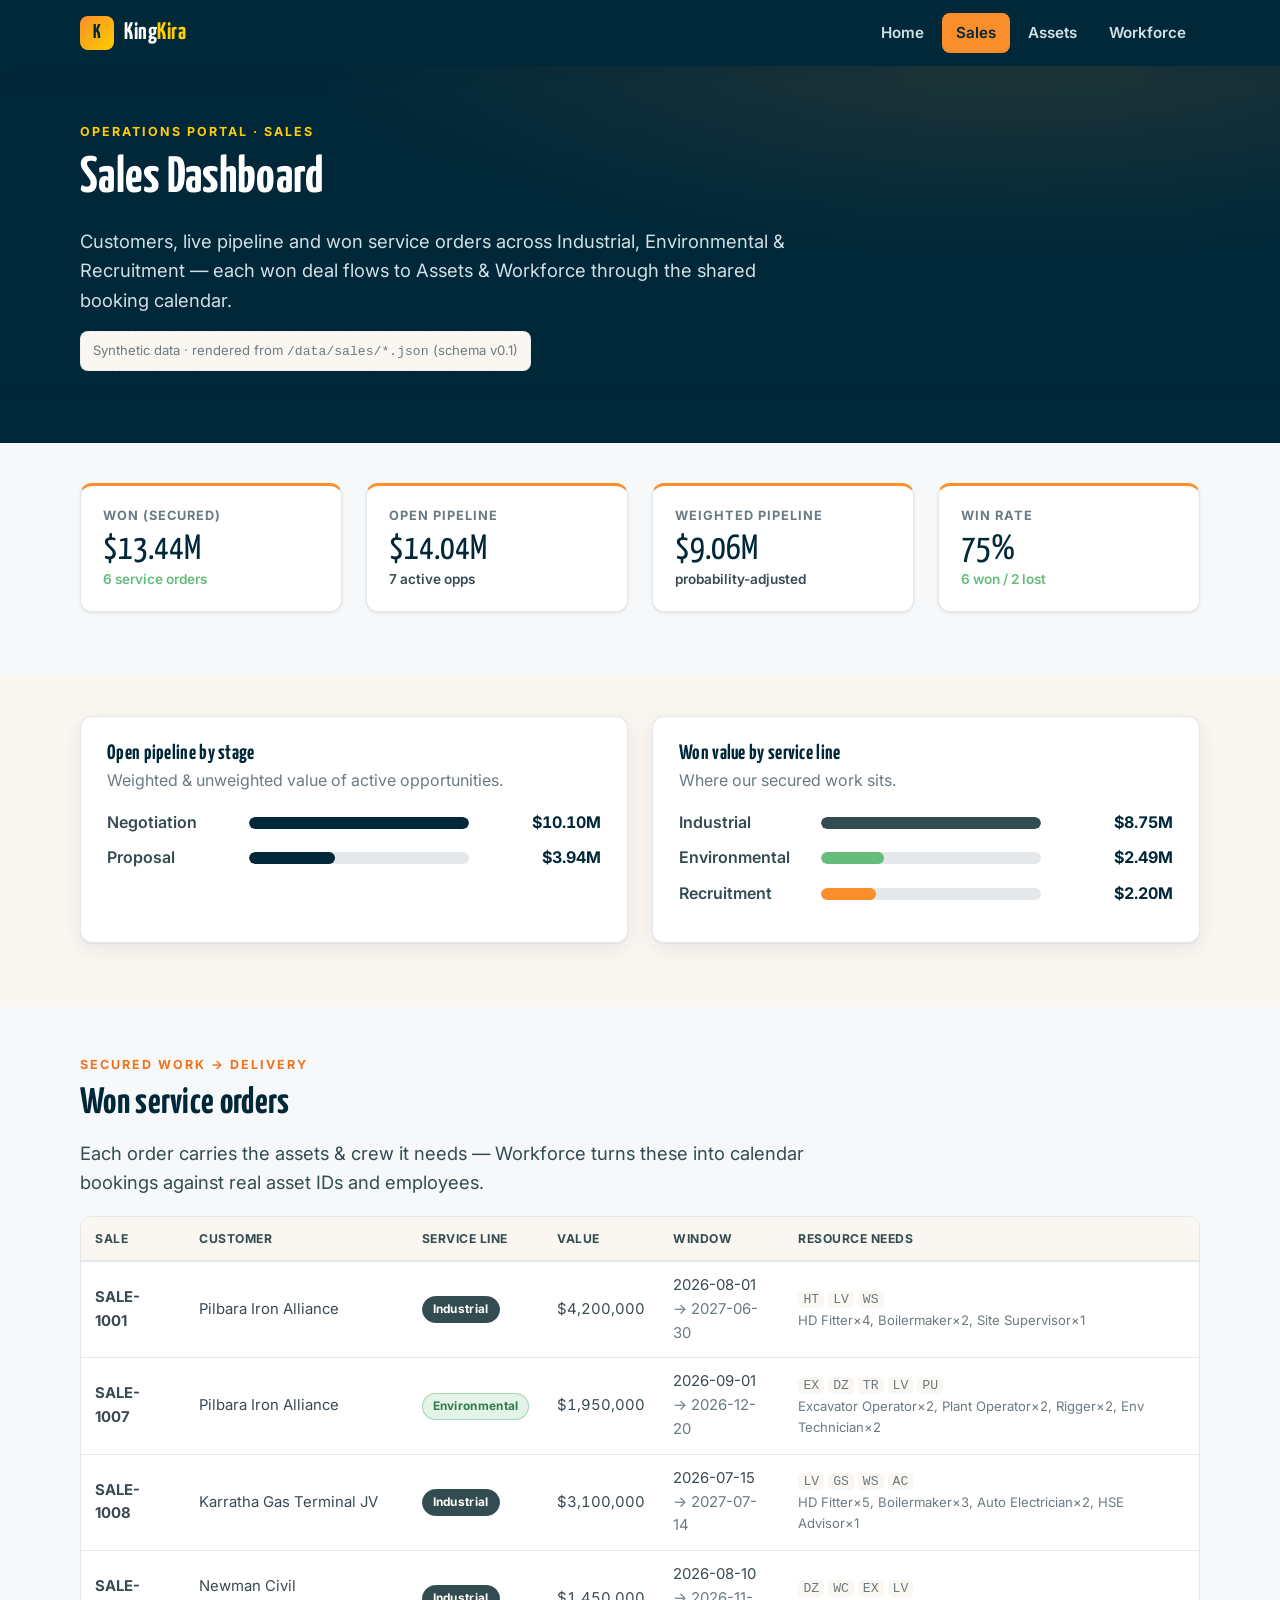
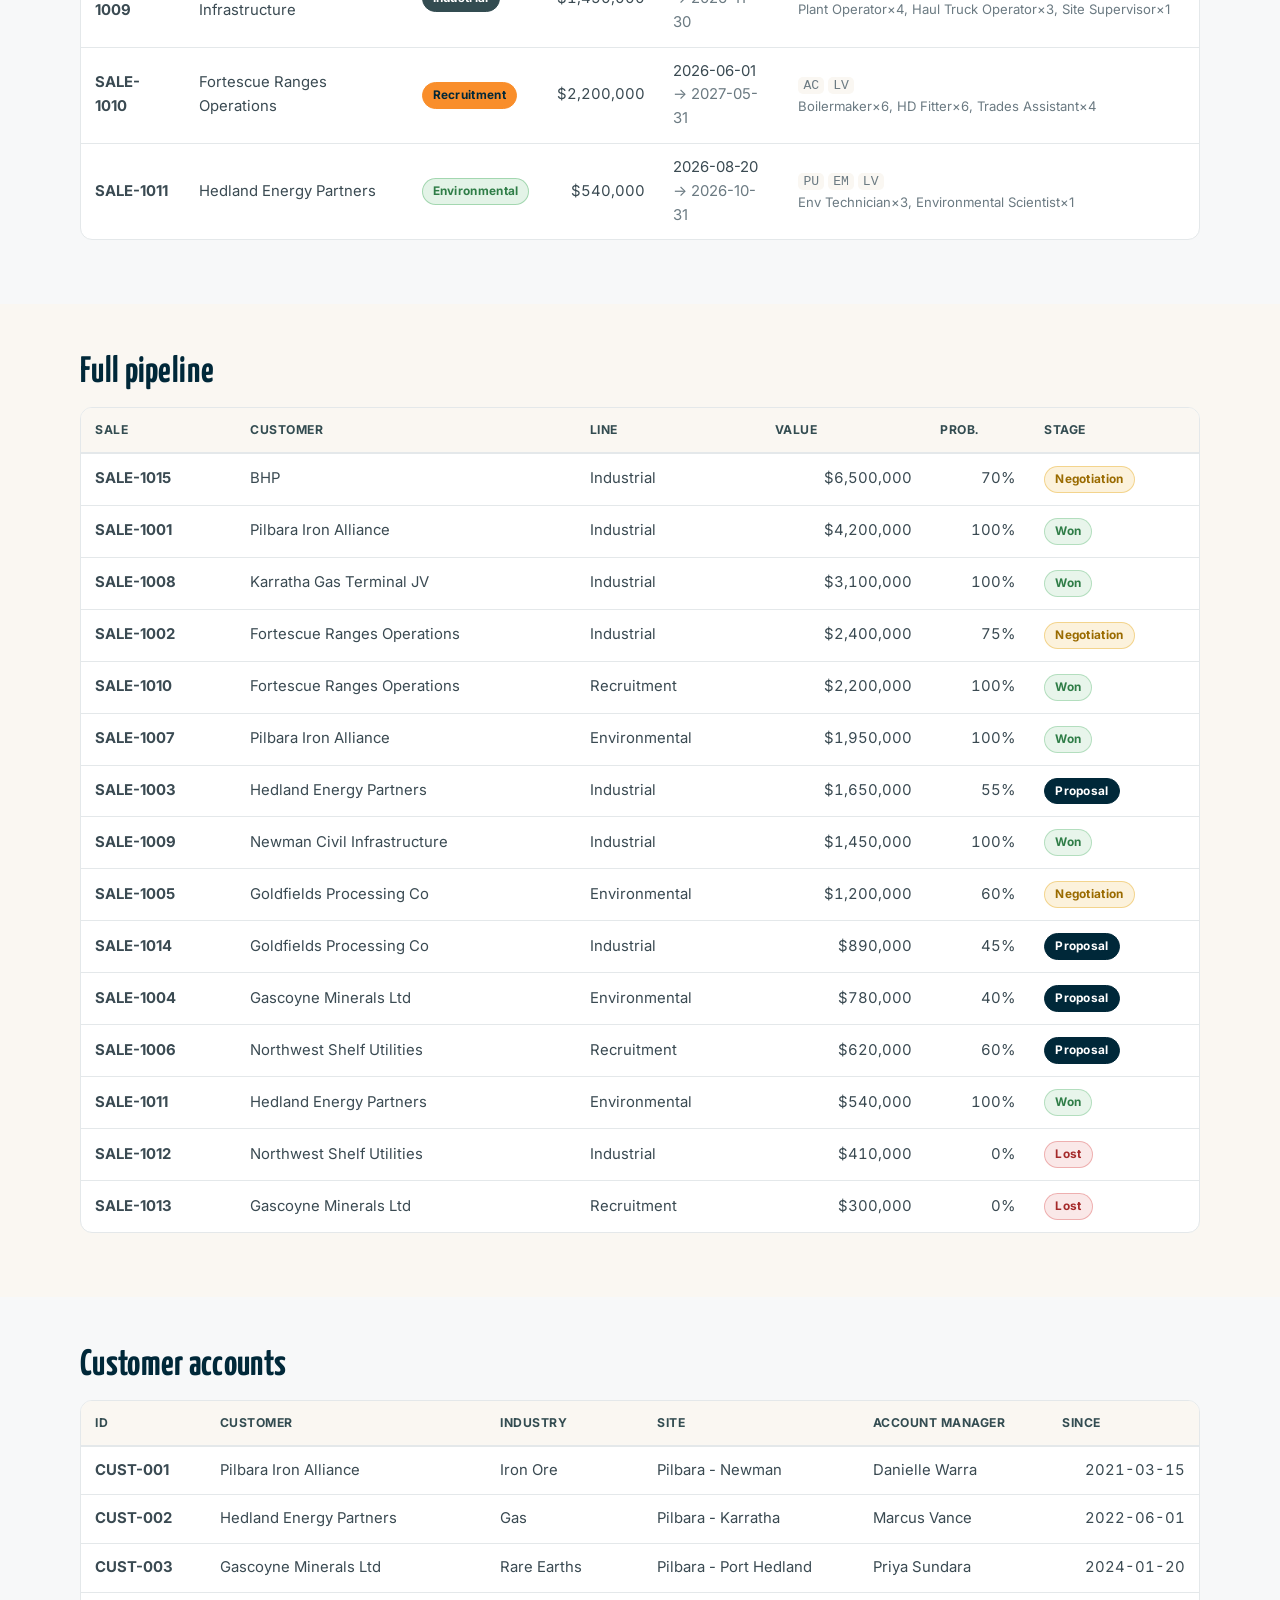
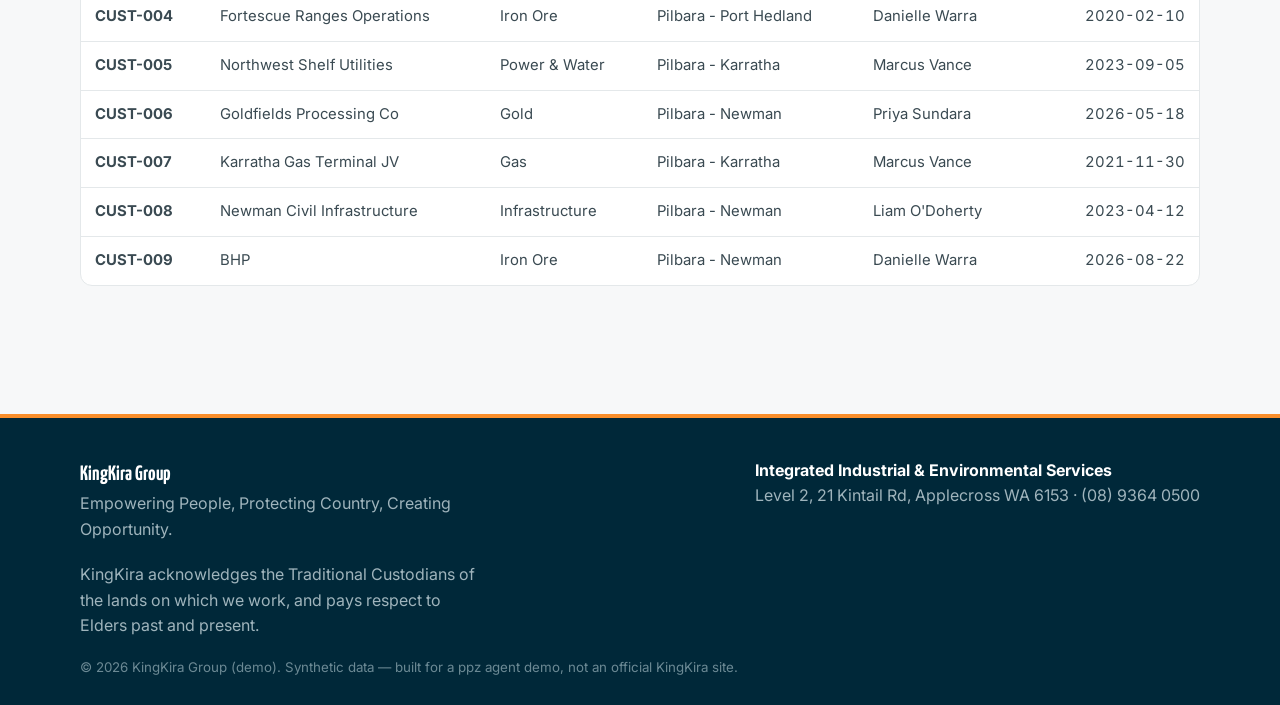
==== commit 7044160b: "Sync validator to schema v0.2 + fix sales Tom Price->Port Hedland - validator: SITES now Newman/Port" ====
--- a/docs/sales/index.html
+++ b/docs/sales/index.html
@@ -119,8 +119,8 @@
     customers: [
       {customer_id:"CUST-001",name:"Pilbara Iron Alliance",industry:"Iron Ore",site:"Pilbara - Newman",account_manager:"Danielle Warra",since:"2021-03-15"},
       {customer_id:"CUST-002",name:"Hedland Energy Partners",industry:"Gas",site:"Pilbara - Karratha",account_manager:"Marcus Vance",since:"2022-06-01"},
-      {customer_id:"CUST-003",name:"Gascoyne Minerals Ltd",industry:"Rare Earths",site:"Pilbara - Tom Price",account_manager:"Priya Sundara",since:"2024-01-20"},
-      {customer_id:"CUST-004",name:"Fortescue Ranges Operations",industry:"Iron Ore",site:"Pilbara - Tom Price",account_manager:"Danielle Warra",since:"2020-02-10"},
+      {customer_id:"CUST-003",name:"Gascoyne Minerals Ltd",industry:"Rare Earths",site:"Pilbara - Port Hedland",account_manager:"Priya Sundara",since:"2024-01-20"},
+      {customer_id:"CUST-004",name:"Fortescue Ranges Operations",industry:"Iron Ore",site:"Pilbara - Port Hedland",account_manager:"Danielle Warra",since:"2020-02-10"},
       {customer_id:"CUST-005",name:"Northwest Shelf Utilities",industry:"Power & Water",site:"Pilbara - Karratha",account_manager:"Marcus Vance",since:"2023-09-05"},
       {customer_id:"CUST-006",name:"Goldfields Processing Co",industry:"Gold",site:"Pilbara - Newman",account_manager:"Priya Sundara",since:"2026-05-18"},
       {customer_id:"CUST-007",name:"Karratha Gas Terminal JV",industry:"Gas",site:"Pilbara - Karratha",account_manager:"Marcus Vance",since:"2021-11-30"},
@@ -129,7 +129,7 @@
     ],
     sales: [
       {sale_id:"SALE-1001",customer_id:"CUST-001",service_line:"Industrial",description:"FY27 routine maintenance renewal — Newman haul fleet",value_aud:4200000,stage:"Won",probability:1.00,start_date:"2026-08-01",end_date:"2027-06-30",resource_needs:{asset_categories:["HT","LV","WS"],employee_roles:[{role:"HD Fitter",count:4},{role:"Boilermaker",count:2},{role:"Site Supervisor",count:1}]}},
-      {sale_id:"SALE-1002",customer_id:"CUST-004",service_line:"Industrial",description:"Shutdown turnaround — Tom Price processing plant",value_aud:2400000,stage:"Negotiation",probability:0.75,start_date:"2026-09-15",end_date:"2026-10-05",resource_needs:{asset_categories:["EX","WC","GS","LV"],employee_roles:[{role:"Boilermaker",count:6},{role:"Rigger",count:3},{role:"Scaffolder",count:4},{role:"HSE Advisor",count:1}]}},
+      {sale_id:"SALE-1002",customer_id:"CUST-004",service_line:"Industrial",description:"Shutdown turnaround — Port Hedland processing plant",value_aud:2400000,stage:"Negotiation",probability:0.75,start_date:"2026-09-15",end_date:"2026-10-05",resource_needs:{asset_categories:["EX","WC","GS","LV"],employee_roles:[{role:"Boilermaker",count:6},{role:"Rigger",count:3},{role:"Scaffolder",count:4},{role:"HSE Advisor",count:1}]}},
       {sale_id:"SALE-1003",customer_id:"CUST-002",service_line:"Industrial",description:"Rotating equipment reliability program — Karratha",value_aud:1650000,stage:"Proposal",probability:0.55,start_date:"2026-10-01",end_date:"2027-03-31",resource_needs:{asset_categories:["LV","GS"],employee_roles:[{role:"HD Fitter",count:3},{role:"Auto Electrician",count:2},{role:"Site Supervisor",count:1}]}},
       {sale_id:"SALE-1004",customer_id:"CUST-003",service_line:"Environmental",description:"Tailings rehabilitation & waste recycling",value_aud:780000,stage:"Proposal",probability:0.40,start_date:"2026-11-01",end_date:"2027-02-28",resource_needs:{asset_categories:["EX","WC","EM","LV"],employee_roles:[{role:"Environmental Scientist",count:2},{role:"Env Technician",count:3},{role:"Excavator Operator",count:2}]}},
       {sale_id:"SALE-1005",customer_id:"CUST-006",service_line:"Environmental",description:"Environmental compliance audit + labour hire ramp",value_aud:1200000,stage:"Negotiation",probability:0.60,start_date:"2026-10-12",end_date:"2027-01-31",resource_needs:{asset_categories:["EM","LV"],employee_roles:[{role:"Environmental Scientist",count:2},{role:"Env Technician",count:4},{role:"Labourer",count:6}]}},
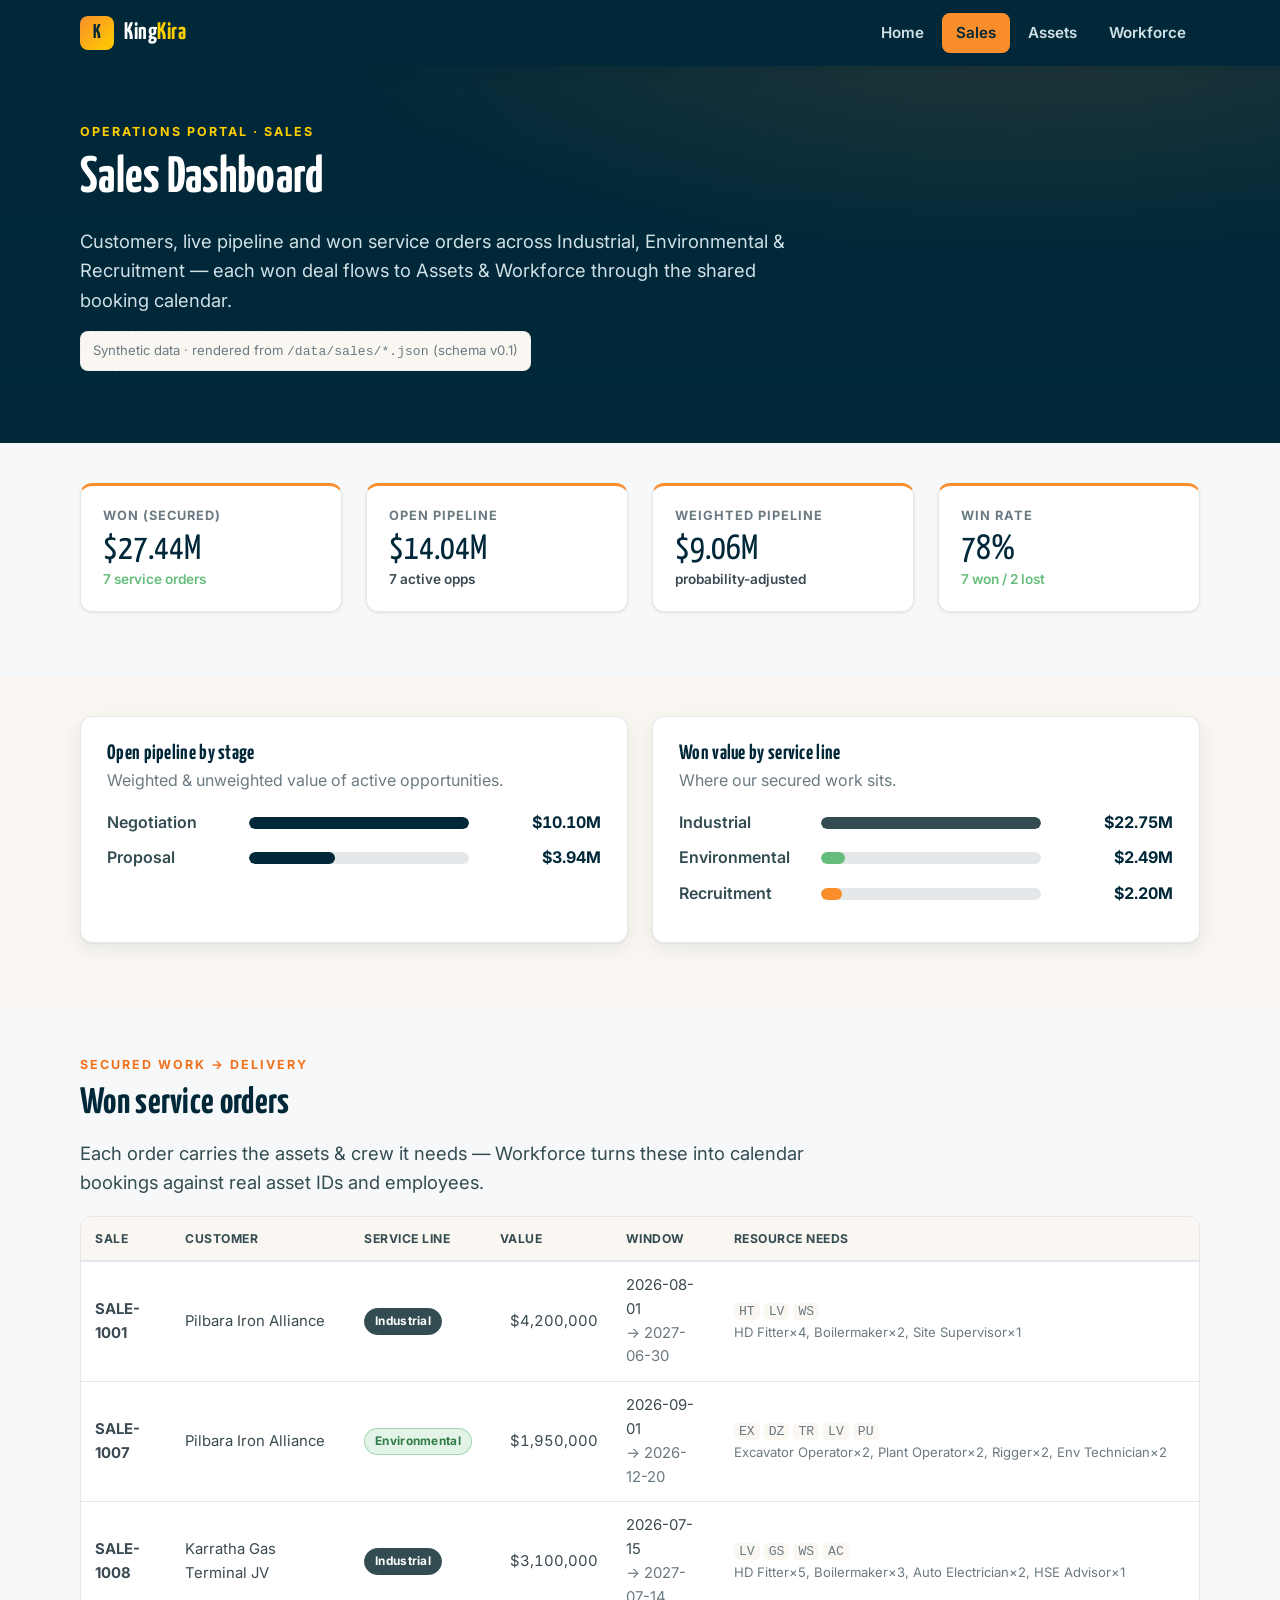
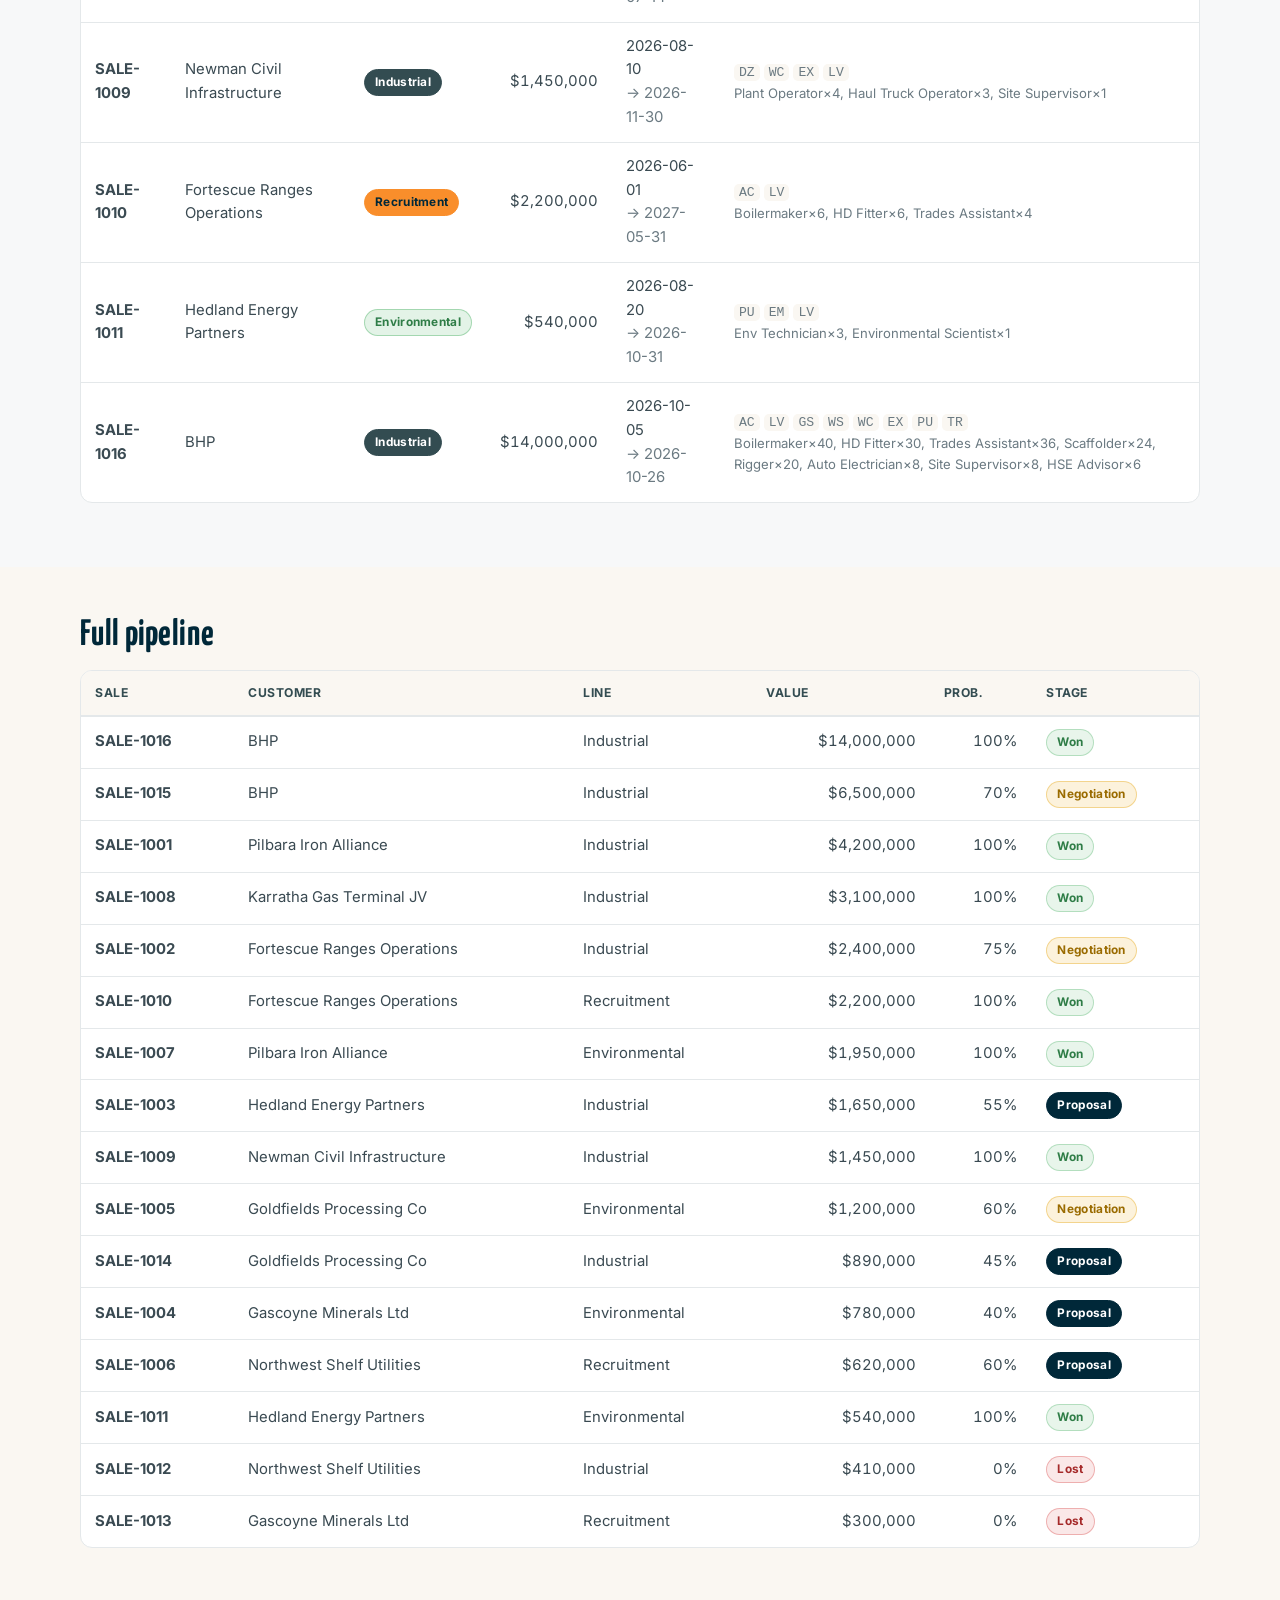
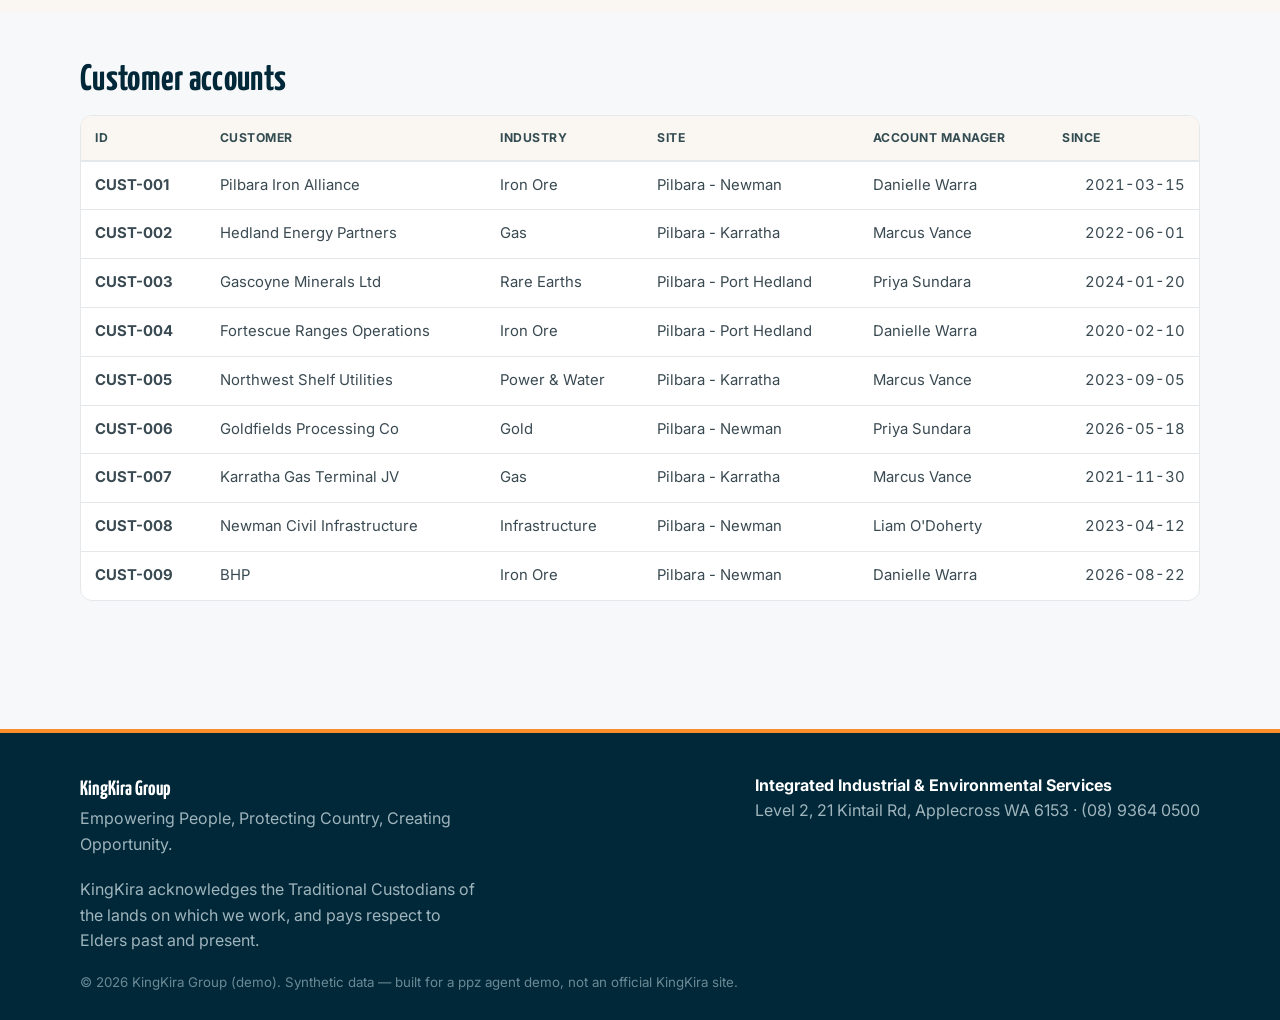
==== commit d7d7ddca: "Sales: register BHP WAIO shutdown booking — SALE-1016 (Won, 400-bed camp) Live registration during d" ====
--- a/docs/sales/index.html
+++ b/docs/sales/index.html
@@ -142,7 +142,8 @@
       {sale_id:"SALE-1012",customer_id:"CUST-005",service_line:"Industrial",description:"Standby generator install & commissioning",value_aud:410000,stage:"Lost",probability:0.00,start_date:null,end_date:null,lost_reason:"Price — lost to incumbent contractor",resource_needs:{asset_categories:["GS","LV"],employee_roles:[{role:"Auto Electrician",count:2},{role:"HD Fitter",count:2}]}},
       {sale_id:"SALE-1013",customer_id:"CUST-003",service_line:"Recruitment",description:"Exploration camp labour hire",value_aud:300000,stage:"Lost",probability:0.00,start_date:null,end_date:null,lost_reason:"Client deferred program",resource_needs:{asset_categories:["AC","LV"],employee_roles:[{role:"Labourer",count:10}]}},
       {sale_id:"SALE-1014",customer_id:"CUST-006",service_line:"Industrial",description:"Crusher reline shutdown",value_aud:890000,stage:"Proposal",probability:0.45,start_date:"2027-01-10",end_date:"2027-01-24",resource_needs:{asset_categories:["EX","GS","LV","WS"],employee_roles:[{role:"Boilermaker",count:4},{role:"Rigger",count:2},{role:"Trades Assistant",count:3}]}},
-      {sale_id:"SALE-1015",customer_id:"CUST-009",service_line:"Industrial",description:"BHP shutdown maintenance — 200-person camp, Newman iron ore",value_aud:6500000,stage:"Negotiation",probability:0.70,start_date:"2026-10-05",end_date:"2026-10-25",resource_needs:{asset_categories:["AC","LV","GS","WS","WC","EX","PU"],employee_roles:[{role:"Boilermaker",count:20},{role:"Rigger",count:10},{role:"Scaffolder",count:12},{role:"HD Fitter",count:15},{role:"Trades Assistant",count:20},{role:"Auto Electrician",count:4},{role:"HSE Advisor",count:3},{role:"Site Supervisor",count:4}]}}
+      {sale_id:"SALE-1015",customer_id:"CUST-009",service_line:"Industrial",description:"BHP shutdown maintenance — 200-person camp, Newman iron ore",value_aud:6500000,stage:"Negotiation",probability:0.70,start_date:"2026-10-05",end_date:"2026-10-25",resource_needs:{asset_categories:["AC","LV","GS","WS","WC","EX","PU"],employee_roles:[{role:"Boilermaker",count:20},{role:"Rigger",count:10},{role:"Scaffolder",count:12},{role:"HD Fitter",count:15},{role:"Trades Assistant",count:20},{role:"Auto Electrician",count:4},{role:"HSE Advisor",count:3},{role:"Site Supervisor",count:4}]}},
+      {sale_id:"SALE-1016",customer_id:"CUST-009",service_line:"Industrial",description:"BHP WAIO shutdown/turnaround — 400-bed camp (iron ore, fixed-plant mechanical)",value_aud:14000000,stage:"Won",probability:1.00,start_date:"2026-10-05",end_date:"2026-10-26",resource_needs:{asset_categories:["AC","LV","GS","WS","WC","EX","PU","TR"],employee_roles:[{role:"Boilermaker",count:40},{role:"HD Fitter",count:30},{role:"Trades Assistant",count:36},{role:"Scaffolder",count:24},{role:"Rigger",count:20},{role:"Auto Electrician",count:8},{role:"Site Supervisor",count:8},{role:"HSE Advisor",count:6}]}}
     ]
   };
 
